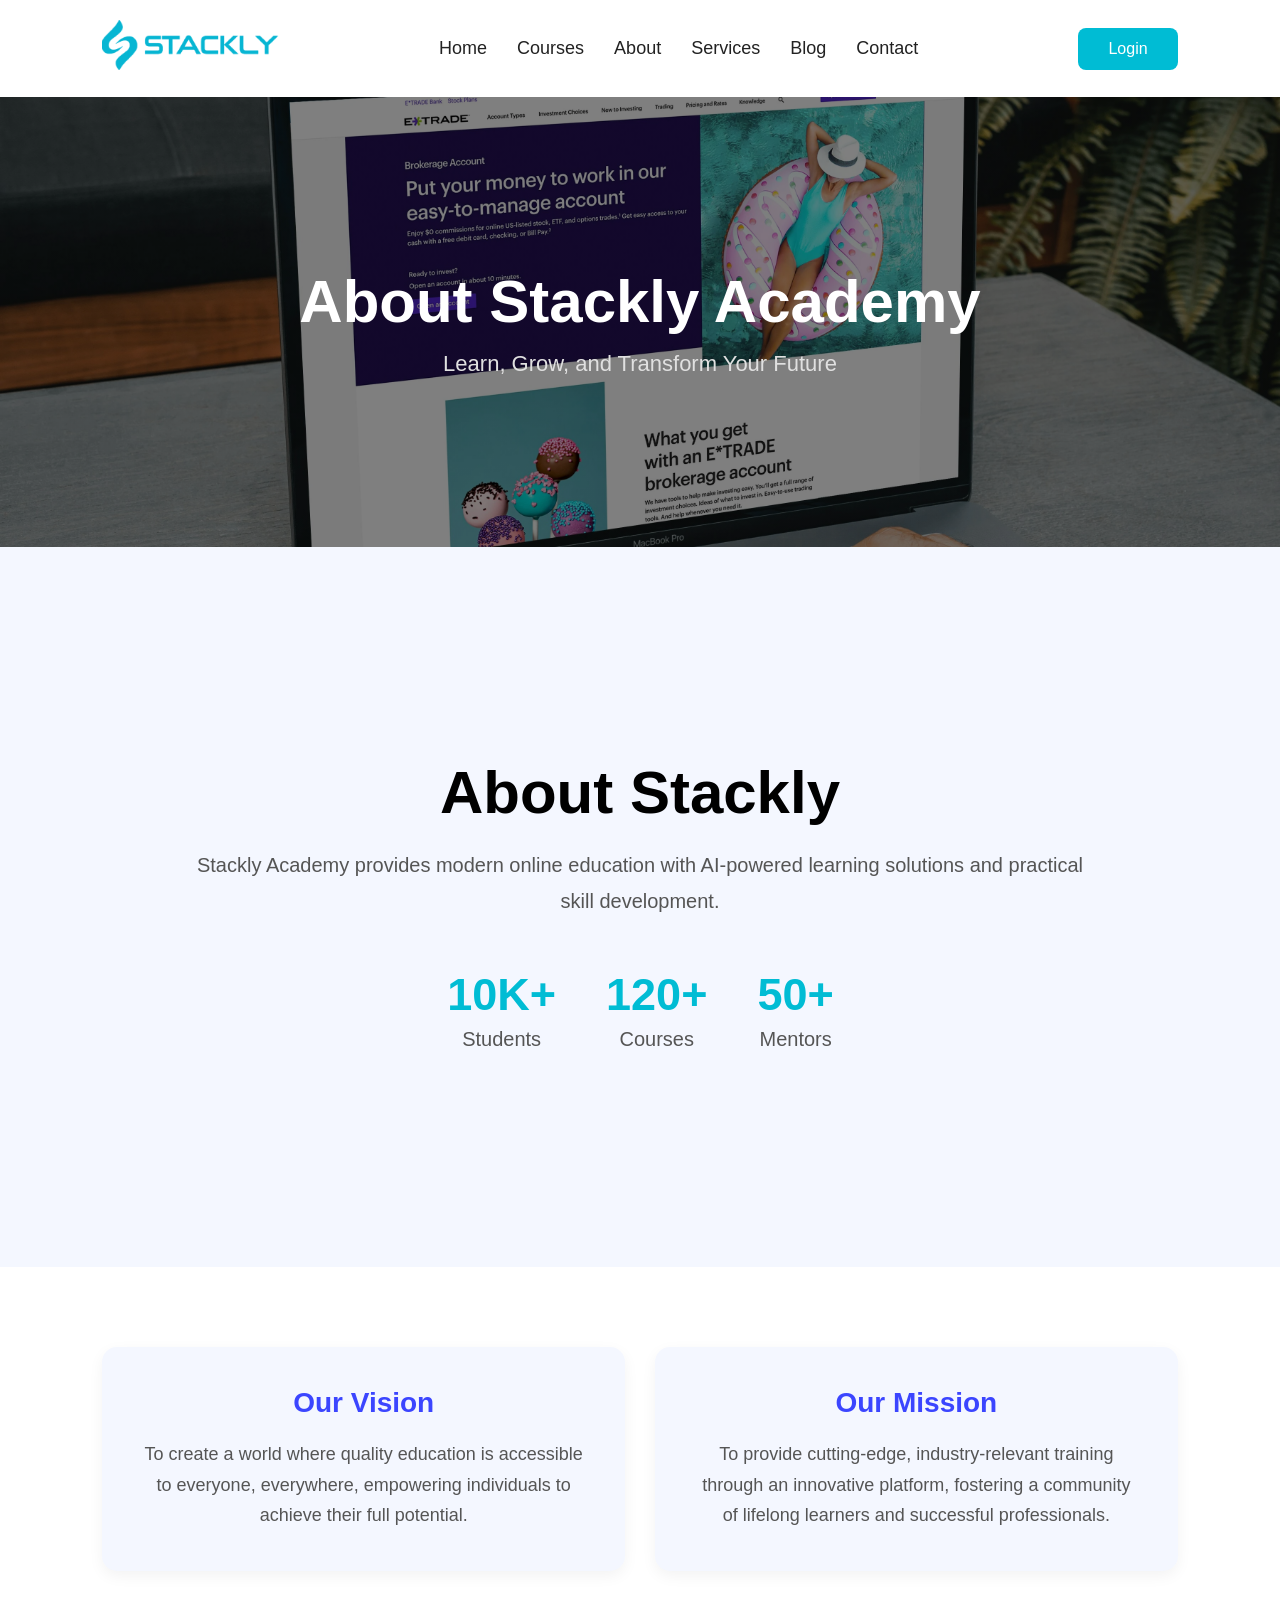
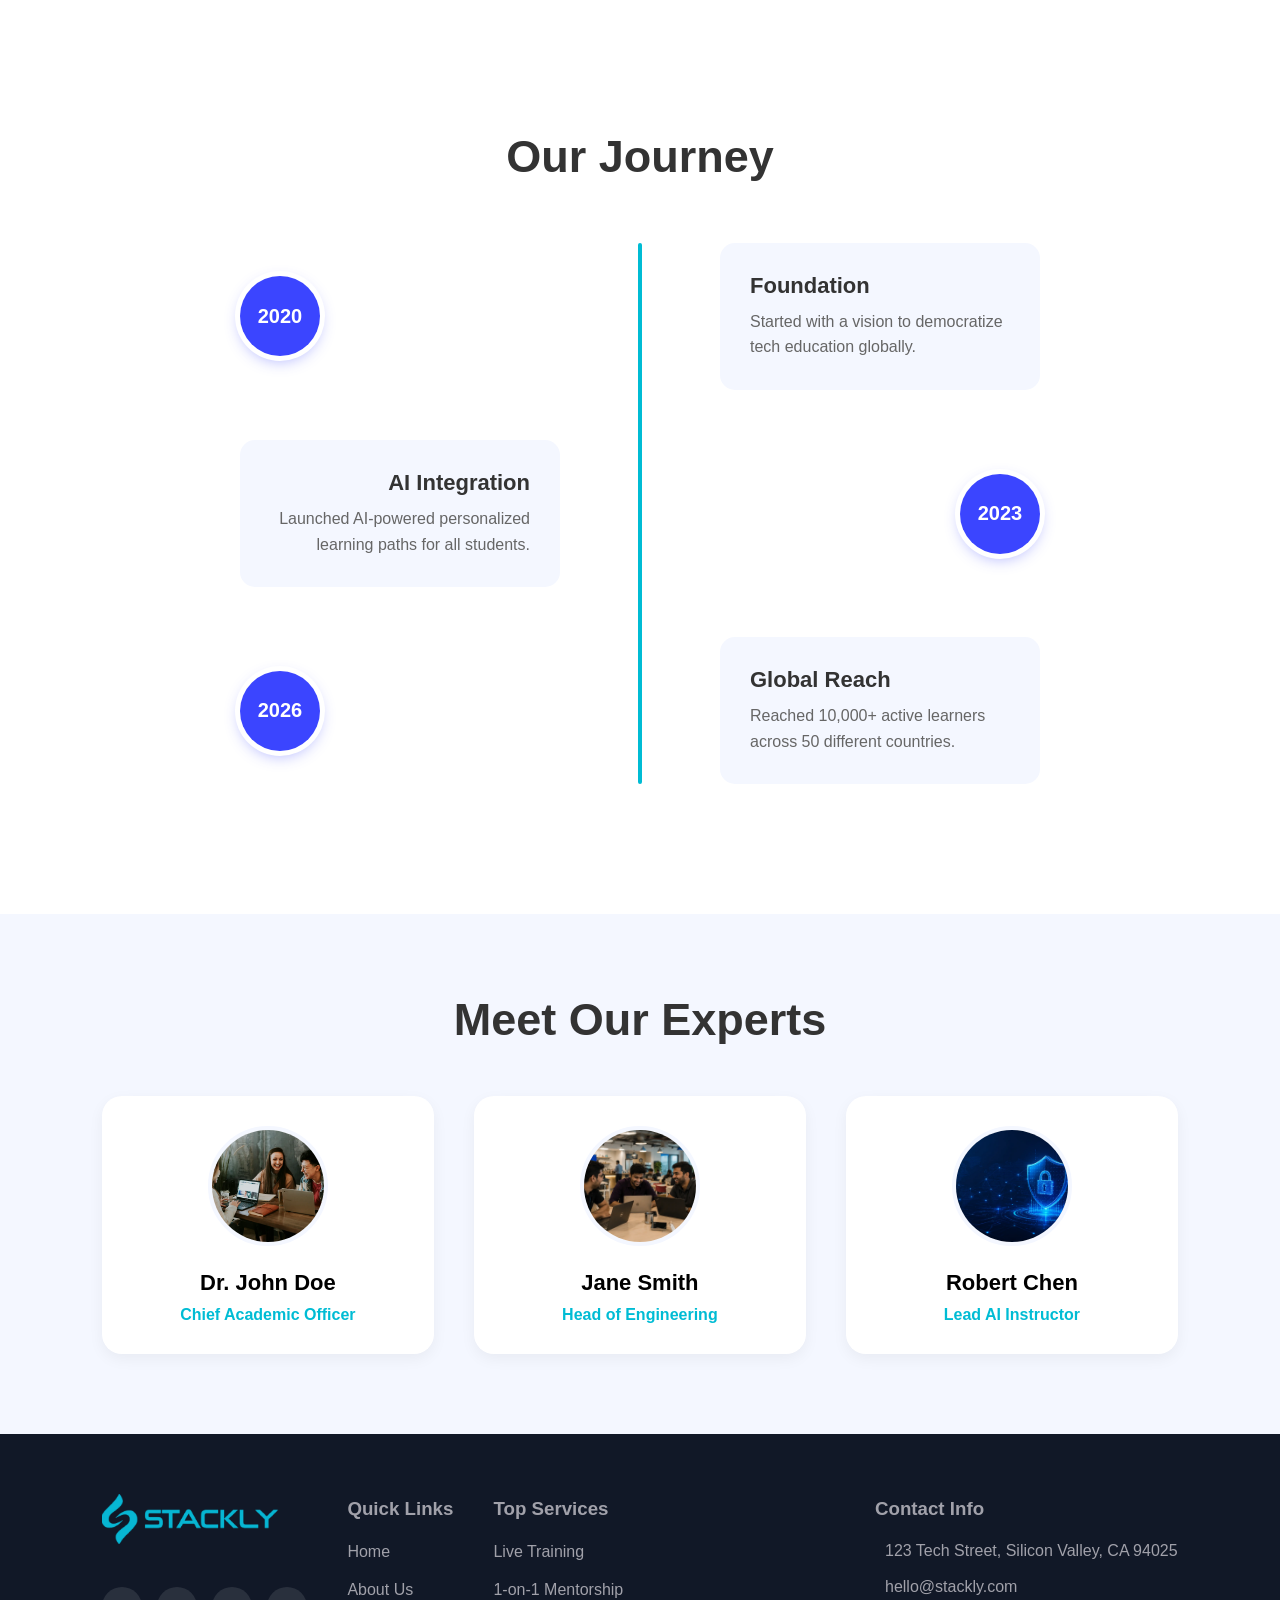
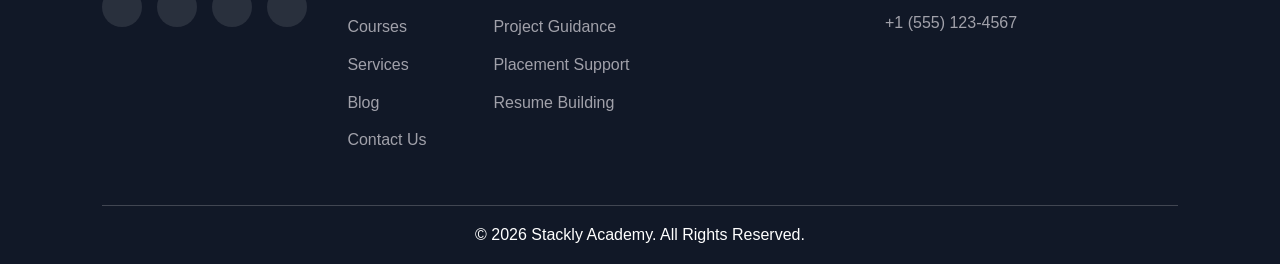
==== about.html @ 85b26051 "Add files via upload" ====
<!DOCTYPE html>
<html lang="en">
<head>
  <meta charset="UTF-8">
  <meta name="viewport" content="width=device-width, initial-scale=1.0">
  <title>About</title>

  <link rel="stylesheet" href="navbar.css">
  <link rel="stylesheet" href="footer.css">
  <link rel="stylesheet" href="about.css">
  <link href="https://unpkg.com/aos@2.3.1/dist/aos.css" rel="stylesheet">
</head>
<body>

<div id="navbar"></div>

<section class="cover-hero" style="background: linear-gradient(rgba(0,0,0,0.5), rgba(0,0,0,0.5)), url('assets/cyber.webp'); background-size: cover; background-position: center;">
  <div class="cover-content">
    <h1>About Stackly Academy</h1>
    <p>Learn, Grow, and Transform Your Future</p>
  </div>
</section>

<section class="about-section">
  <div class="about-content" data-aos="fade-up" data-aos-duration="1000">
    <h1>About Stackly</h1>
    <p>
      Stackly Academy provides modern online education with
      AI-powered learning solutions and practical skill development.
    </p>

    <div class="stats">
      <div data-aos="zoom-in" data-aos-delay="200">
        <h2>10K+</h2>
        <p>Students</p>
      </div>

      <div data-aos="zoom-in" data-aos-delay="400">
        <h2>120+</h2>
        <p>Courses</p>
      </div>

      <div data-aos="zoom-in" data-aos-delay="600">
        <h2>50+</h2>
        <p>Mentors</p>
      </div>
    </div>
  </div>
</section>

<section class="vision-mission">
  <div class="vm-box" data-aos="fade-right" data-aos-delay="200">
    <h3>Our Vision</h3>
    <p>To create a world where quality education is accessible to everyone, everywhere, empowering individuals to achieve their full potential.</p>
  </div>
  <div class="vm-box" data-aos="fade-left" data-aos-delay="400">
    <h3>Our Mission</h3>
    <p>To provide cutting-edge, industry-relevant training through an innovative platform, fostering a community of lifelong learners and successful professionals.</p>
  </div>
</section>

<section class="timeline-section">
  <h2 data-aos="fade-up">Our Journey</h2>
  <div class="timeline-container">
    <div class="timeline-item" data-aos="fade-up" data-aos-delay="100">
      <div class="timeline-year">2020</div>
      <div class="timeline-content">
        <h4>Foundation</h4>
        <p>Started with a vision to democratize tech education globally.</p>
      </div>
    </div>
    <div class="timeline-item" data-aos="fade-up" data-aos-delay="300">
      <div class="timeline-year">2023</div>
      <div class="timeline-content">
        <h4>AI Integration</h4>
        <p>Launched AI-powered personalized learning paths for all students.</p>
      </div>
    </div>
    <div class="timeline-item" data-aos="fade-up" data-aos-delay="500">
      <div class="timeline-year">2026</div>
      <div class="timeline-content">
        <h4>Global Reach</h4>
        <p>Reached 10,000+ active learners across 50 different countries.</p>
      </div>
    </div>
  </div>
</section>

<section class="team">
  <h2 data-aos="fade-up">Meet Our Experts</h2>
  <div class="team-grid">
    <div class="team-member" data-aos="flip-up" data-aos-delay="200">
      <img src="assets/k1.webp" alt="John">
      <h4>Dr. John Doe</h4>
      <p>Chief Academic Officer</p>
    </div>
    <div class="team-member" data-aos="flip-up" data-aos-delay="400">
      <img src="assets/k3.webp" alt="Jane">
      <h4>Jane Smith</h4>
      <p>Head of Engineering</p>
    </div>
    <div class="team-member" data-aos="flip-up" data-aos-delay="600">
      <img src="assets/cybero1.webp" alt="Robert">
      <h4>Robert Chen</h4>
      <p>Lead AI Instructor</p>
    </div>
  </div>
</section>

<div id="footer"></div>

<script>
fetch("navbar.html")
.then(res => res.text())
.then(data => {
  document.getElementById("navbar").innerHTML = data;
});

fetch("footer.html")
.then(res => res.text())
.then(data => {
  document.getElementById("footer").innerHTML = data;
});
</script>

<script src="https://unpkg.com/aos@2.3.1/dist/aos.js"></script>
<script>
  AOS.init({
    once: true,
    offset: 100,
  });
</script>

</body>
</html>
---- navbar.css ----
*{
  margin:0;
  padding:0;
  box-sizing:border-box;
  font-family:Arial;
}

.navbar{
  width:100%;
  padding:20px 8%;
  display:flex;
  justify-content:space-between;
  align-items:center;
  background:white;
}

.logo{
  font-size:30px;
  font-weight:bold;
  color:#00BCD4;
}

.logo-img{
  height:50px;
  width:auto;
  object-fit:contain;
}

.nav-links{
  display:flex;
  gap:30px;
  list-style:none;
}

.nav-links a{
  text-decoration:none;
  color:#222;
  font-size:18px;
  transition:0.3s;
}

.nav-links a:hover{
  color:#00BCD4;
}

.login-btn{
  background:#00BCD4;
  color:white;
  padding:12px 30px;
  border-radius:8px;
  text-decoration:none;
}
---- footer.css ----
.footer{
  background:#111827;
  color:white;
  padding:60px 8% 20px;
}

.footer-content{
  display:flex;
  justify-content:space-between;
  align-items:flex-start;
  gap:40px;
  flex-wrap:wrap;
}

.footer-col {
  color: #a1a1aa;
  line-height: 1.6;
}

.footer-col:last-child{
  margin-left:auto;
}

.footer-col p {
  color: #a1a1aa;
  line-height: 1.6;
  margin-bottom: 20px;
}

.footer h2,
.footer h3{
  margin-bottom:15px;
}

.footer-logo{
  height:50px;
  width:auto;
  object-fit:contain;
  margin-bottom:15px;
}

.footer ul{
  list-style:none;
  padding: 0;
}

.footer ul li{
  margin-bottom:12px;
}

.footer ul li a {
  color: #a1a1aa;
  text-decoration: none;
  transition: all 0.3s ease;
  display: inline-block;
}

.footer ul li a:hover {
  color: #00BCD4;
  transform: translateX(5px);
}

.contact-info-list li {
  display: flex;
  align-items: flex-start;
  gap: 10px;
  color: #a1a1aa;
  line-height: 1.5;
}

.contact-info-list li i {
  color: #00BCD4;
  margin-top: 5px;
}

.footer-socials {
  display: flex;
  gap: 15px;
}

.footer-socials a {
  display: flex;
  align-items: center;
  justify-content: center;
  width: 40px;
  height: 40px;
  background: rgba(255,255,255,0.1);
  color: white;
  border-radius: 50%;
  text-decoration: none;
  transition: all 0.3s ease;
}

.footer-socials a:hover {
  background: #00BCD4;
  transform: translateY(-5px);
}

.copyright{
  text-align:center;
  margin-top:40px;
  border-top:1px solid rgba(255,255,255,0.2);
  padding-top:20px;
}
---- about.css ----
.cover-hero{
  min-height:50vh;
  display:flex;
  justify-content:center;
  align-items:center;
  background-size:cover;
  background-position:center;
  background-attachment:fixed;
  position:relative;
}

.cover-content{
  text-align:center;
  color:white;
  z-index:2;
  max-width:800px;
}

.cover-content h1{
  font-size:60px;
  margin-bottom:15px;
  font-weight:bold;
}

.cover-content p{
  font-size:22px;
  color:#e0e0e0;
}

.about-section{
  min-height:80vh;
  display:flex;
  justify-content:center;
  align-items:center;
  padding:80px 8%;
  background:#f4f7ff;
}

.about-content{
  max-width:900px;
  text-align:center;
}

.about-content h1{
  font-size:60px;
  margin-bottom:20px;
}

.about-content p{
  font-size:20px;
  line-height:1.8;
  color:#555;
}

.stats{
  margin-top:50px;
  display:flex;
  justify-content:center;
  gap:50px;
}

.stats h2{
  color:#00BCD4;
  font-size:45px;
}

/* Vision and Mission Section */
.vision-mission {
  display: flex;
  flex-wrap: wrap;
  gap: 30px;
  padding: 80px 8%;
  background: white;
  justify-content: center;
}

.vm-box {
  flex: 1;
  min-width: 300px;
  background: #f4f7ff;
  padding: 40px;
  border-radius: 15px;
  text-align: center;
  box-shadow: 0 5px 15px rgba(0,0,0,0.05);
}

.vm-box h3 {
  font-size: 28px;
  color: #3b45ff;
  margin-bottom: 20px;
}

.vm-box p {
  color: #555;
  line-height: 1.7;
  font-size: 18px;
}

/* Team Section */
.team {
  padding: 80px 8%;
  background: #f4f7ff;
  text-align: center;
}

.team h2 {
  font-size: 45px;
  margin-bottom: 50px;
  color: #333;
}

.team-grid {
  display: grid;
  grid-template-columns: repeat(auto-fit, minmax(250px, 1fr));
  gap: 40px;
}

.team-member {
  background: white;
  padding: 30px;
  border-radius: 20px;
  transition: all 0.4s ease;
  box-shadow: 0 5px 15px rgba(0,0,0,0.05);
}

.team-member:hover {
  transform: translateY(-10px);
  box-shadow: 0 15px 30px rgba(0,0,0,0.1);
}

.team-member img {
  width: 120px;
  height: 120px;
  border-radius: 50%;
  object-fit: cover;
  margin-bottom: 20px;
  border: 4px solid #f4f7ff;
}

.team-member h4 {
  font-size: 22px;
  margin-bottom: 10px;
}

.team-member p {
  color: #00BCD4;
  font-weight: bold;
}

/* Timeline Section */
.timeline-section {
  padding: 80px 8%;
  background: white;
  text-align: center;
}

.timeline-section h2 {
  font-size: 45px;
  margin-bottom: 60px;
  color: #333;
}

.timeline-container {
  max-width: 800px;
  margin: 0 auto;
  position: relative;
}

.timeline-container::before {
  content: '';
  position: absolute;
  width: 4px;
  background: #00BCD4;
  top: 0;
  bottom: 0;
  left: 50%;
  transform: translateX(-50%);
  border-radius: 2px;
}

.timeline-item {
  display: flex;
  justify-content: space-between;
  align-items: center;
  margin-bottom: 50px;
  position: relative;
}

.timeline-item:nth-child(even) {
  flex-direction: row-reverse;
}

.timeline-year {
  width: 80px;
  height: 80px;
  background: #3b45ff;
  color: white;
  border-radius: 50%;
  display: flex;
  justify-content: center;
  align-items: center;
  font-size: 20px;
  font-weight: bold;
  z-index: 2;
  box-shadow: 0 0 0 5px white, 0 5px 15px rgba(59, 69, 255, 0.4);
}

.timeline-content {
  width: 40%;
  background: #f4f7ff;
  padding: 30px;
  border-radius: 15px;
  text-align: left;
  position: relative;
  transition: transform 0.3s ease;
}

.timeline-item:nth-child(even) .timeline-content {
  text-align: right;
}

.timeline-content:hover {
  transform: scale(1.05);
  box-shadow: 0 10px 20px rgba(0,0,0,0.1);
}

.timeline-content h4 {
  font-size: 22px;
  color: #333;
  margin-bottom: 10px;
}

.timeline-content p {
  color: #666;
  line-height: 1.6;
}

@media (max-width: 768px) {
  .timeline-container::before {
    left: 40px;
  }
  .timeline-item {
    flex-direction: column;
    align-items: flex-start;
  }
  .timeline-item:nth-child(even) {
    flex-direction: column;
  }
  .timeline-year {
    margin-bottom: 20px;
    z-index: 2;
  }
  .timeline-content {
    width: 80%;
    margin-left: 60px;
    text-align: left !important;
  }
}
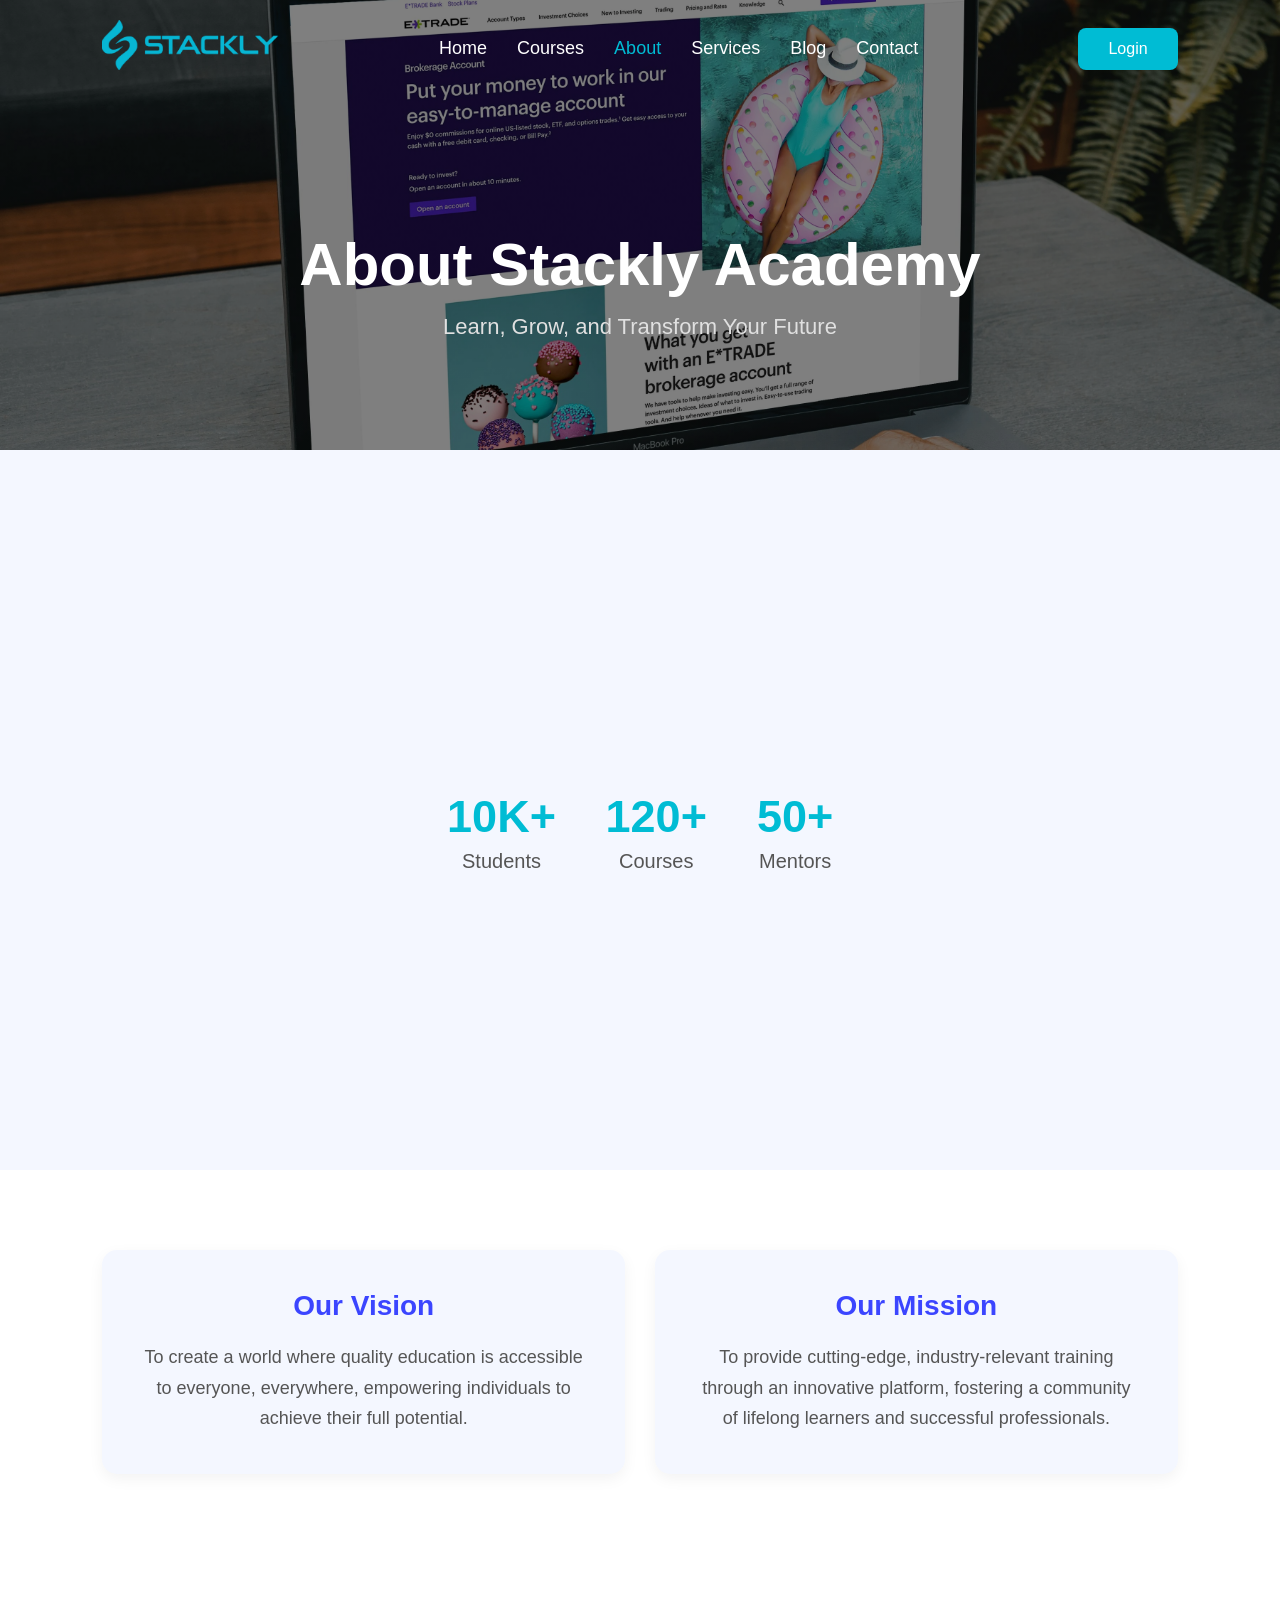
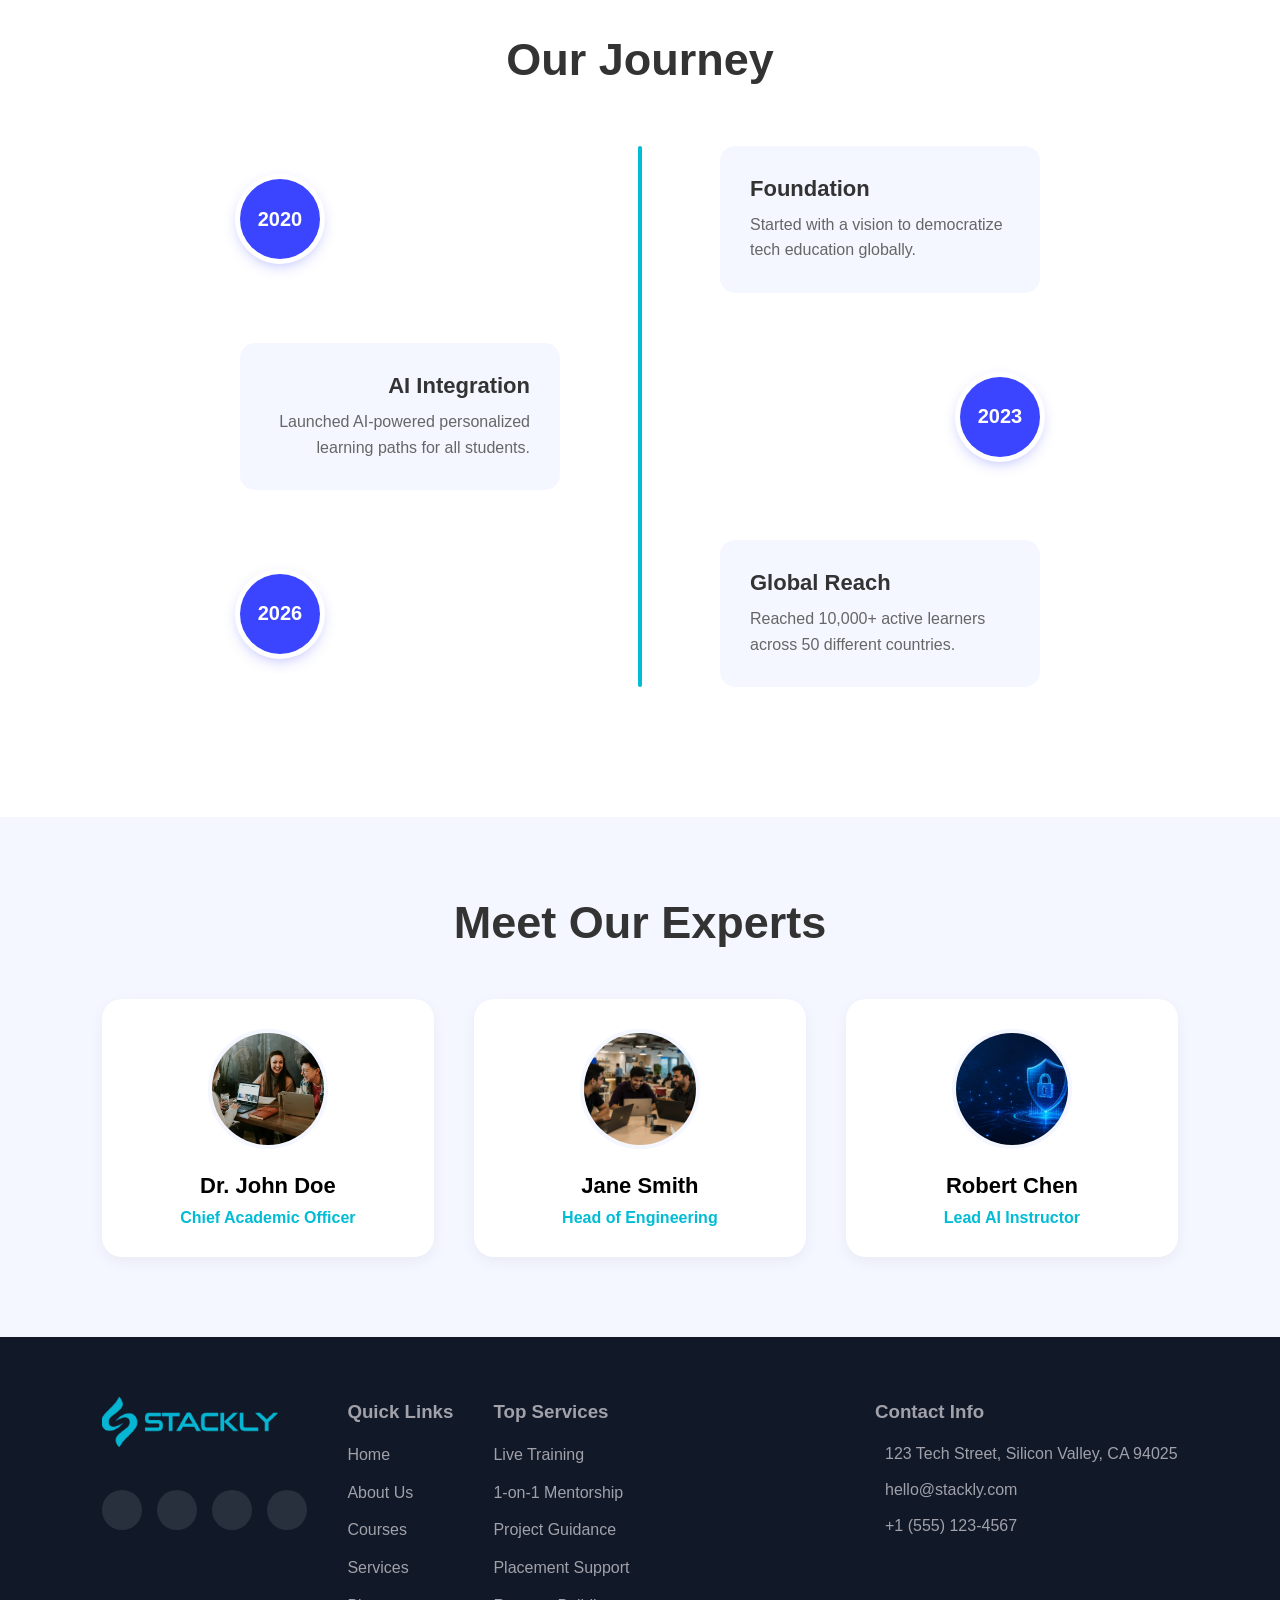
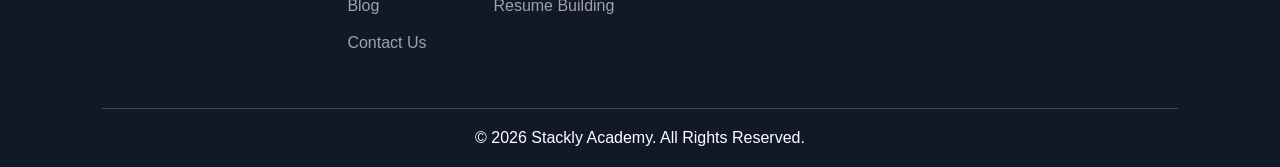
==== commit 489776fc: "Add files via upload" ====
--- a/about.html
+++ b/about.html
@@ -23,11 +23,6 @@
 
 <section class="about-section">
   <div class="about-content" data-aos="fade-up" data-aos-duration="1000">
-    <h1>About Stackly</h1>
-    <p>
-      Stackly Academy provides modern online education with
-      AI-powered learning solutions and practical skill development.
-    </p>
 
     <div class="stats">
       <div data-aos="zoom-in" data-aos-delay="200">
@@ -114,6 +109,25 @@
 .then(res => res.text())
 .then(data => {
   document.getElementById("navbar").innerHTML = data;
+  const currentPath = window.location.pathname.split("/").pop() || "index.html";
+  document.querySelectorAll(".nav-links a").forEach(link => {
+    if (link.getAttribute("href") === currentPath) {
+      link.classList.add("active");
+    }
+  });
+  const menuIcon = document.querySelector(".menu-icon");
+  const navLinks = document.querySelector(".nav-links");
+  if (menuIcon && navLinks) {
+    menuIcon.addEventListener("click", () => {
+      navLinks.classList.toggle("active-menu");
+    });
+  }
+  const closeIcon = document.querySelector(".close-icon");
+  if (closeIcon && navLinks) {
+    closeIcon.addEventListener("click", () => {
+      navLinks.classList.remove("active-menu");
+    });
+  }
 });
 
 fetch("footer.html")
--- a/navbar.css
+++ b/navbar.css
@@ -11,7 +11,11 @@
   display:flex;
   justify-content:space-between;
   align-items:center;
-  background:white;
+  background:transparent;
+  position:absolute;
+  top:0;
+  left:0;
+  z-index:100;
 }
 
 .logo{
@@ -34,12 +38,13 @@
 
 .nav-links a{
   text-decoration:none;
-  color:#222;
+  color:white;
   font-size:18px;
   transition:0.3s;
 }
 
-.nav-links a:hover{
+.nav-links a:hover,
+.nav-links a.active{
   color:#00BCD4;
 }
 
@@ -49,4 +54,83 @@
   padding:12px 30px;
   border-radius:8px;
   text-decoration:none;
+}
+
+.menu-icon {
+  display: none;
+  font-size: 28px;
+  color: white;
+  cursor: pointer;
+}
+
+.mobile-only {
+  display: none;
+}
+
+.mobile-login-btn {
+  background: #00BCD4;
+  color: white;
+  padding: 12px 30px;
+  border-radius: 8px;
+  text-decoration: none;
+  transition: all 0.3s ease;
+  display: inline-block;
+}
+
+.mobile-login-btn:hover {
+  background: #0097A7;
+  transform: translateY(-3px);
+  box-shadow: 0 5px 15px rgba(0, 188, 212, 0.4);
+}
+
+@media (max-width: 768px) {
+  .menu-icon {
+    display: block;
+  }
+  
+  .mobile-only {
+    display: block;
+    margin-top: 10px;
+  }
+  
+  .nav-links {
+    position: fixed;
+    top: 0;
+    left: 0;
+    width: 100%;
+    height: 100vh;
+    background: #000;
+    flex-direction: column;
+    align-items: center;
+    justify-content: center;
+    padding: 0;
+    gap: 30px;
+    clip-path: none;
+    transform: translateX(100%);
+    transition: transform 0.4s ease-in-out;
+    z-index: 1000;
+  }
+
+  .close-icon {
+    position: absolute;
+    top: 25px;
+    right: 8%;
+    font-size: 35px;
+    color: white;
+    cursor: pointer;
+    transition: transform 0.3s ease;
+  }
+  
+  .close-icon:hover {
+    transform: rotate(90deg);
+  }
+
+  .nav-links.active-menu {
+    transform: translateX(0);
+    clip-path: none;
+  }
+
+  .login-btn {
+    display: none;
+  }
 }
--- a/footer.css
+++ b/footer.css
@@ -101,4 +101,21 @@
   margin-top:40px;
   border-top:1px solid rgba(255,255,255,0.2);
   padding-top:20px;
+}
+
+@media (max-width: 768px) {
+  .footer-content {
+    flex-direction: column;
+    align-items: center;
+    text-align: center;
+  }
+  .footer-col:last-child {
+    margin-left: 0;
+  }
+  .contact-info-list li {
+    justify-content: center;
+  }
+  .footer-socials {
+    justify-content: center;
+  }
 }
--- a/about.css
+++ b/about.css
@@ -7,6 +7,7 @@
   background-position:center;
   background-attachment:fixed;
   position:relative;
+  padding-top: 120px;
 }
 
 .cover-content{
@@ -255,4 +256,26 @@
     margin-left: 60px;
     text-align: left !important;
   }
+}
+
+@media (max-width: 768px) {
+  .cover-hero {
+    padding: 100px 5% 30px;
+  }
+  .cover-content h1 {
+    font-size: 36px;
+  }
+  .about-content h1 {
+    font-size: 36px;
+  }
+  .stats {
+    flex-direction: column;
+    gap: 30px;
+  }
+  .vision-mission {
+    flex-direction: column;
+  }
+  .team-grid {
+    grid-template-columns: 1fr;
+  }
 }
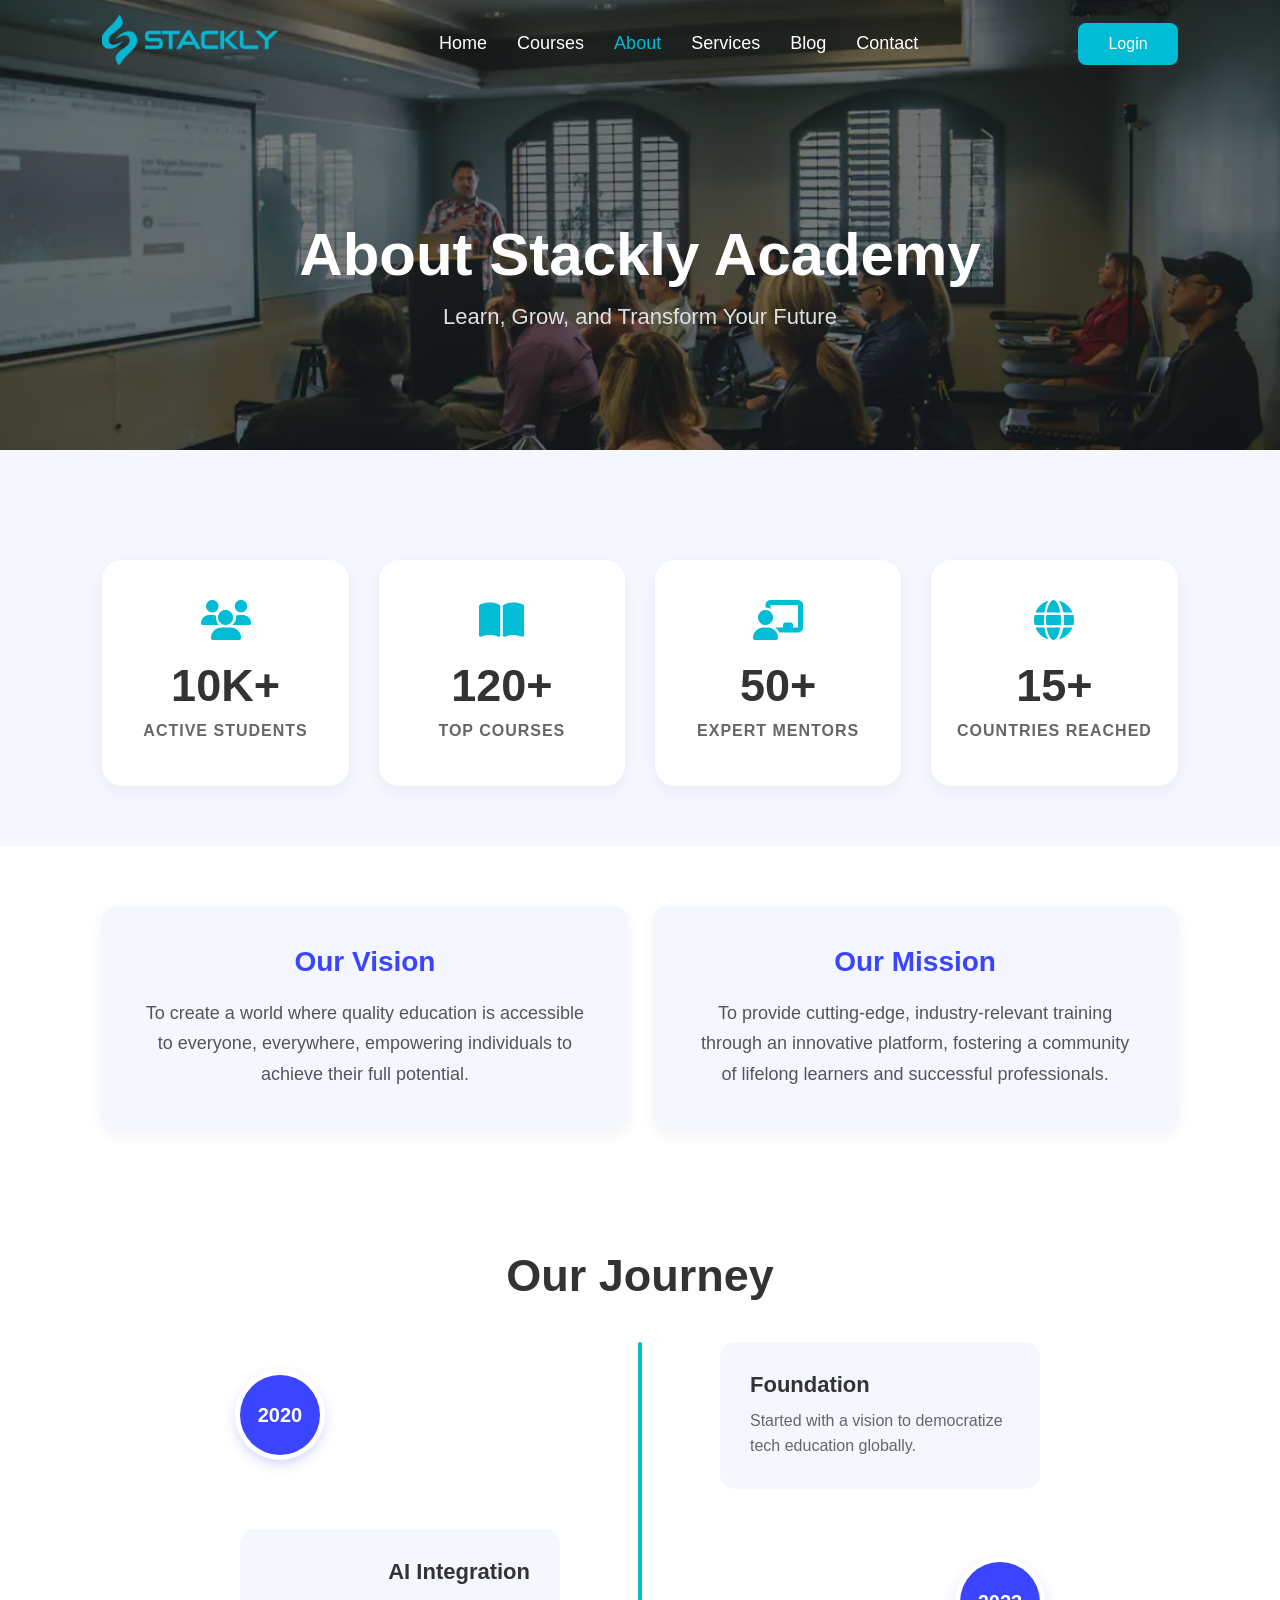
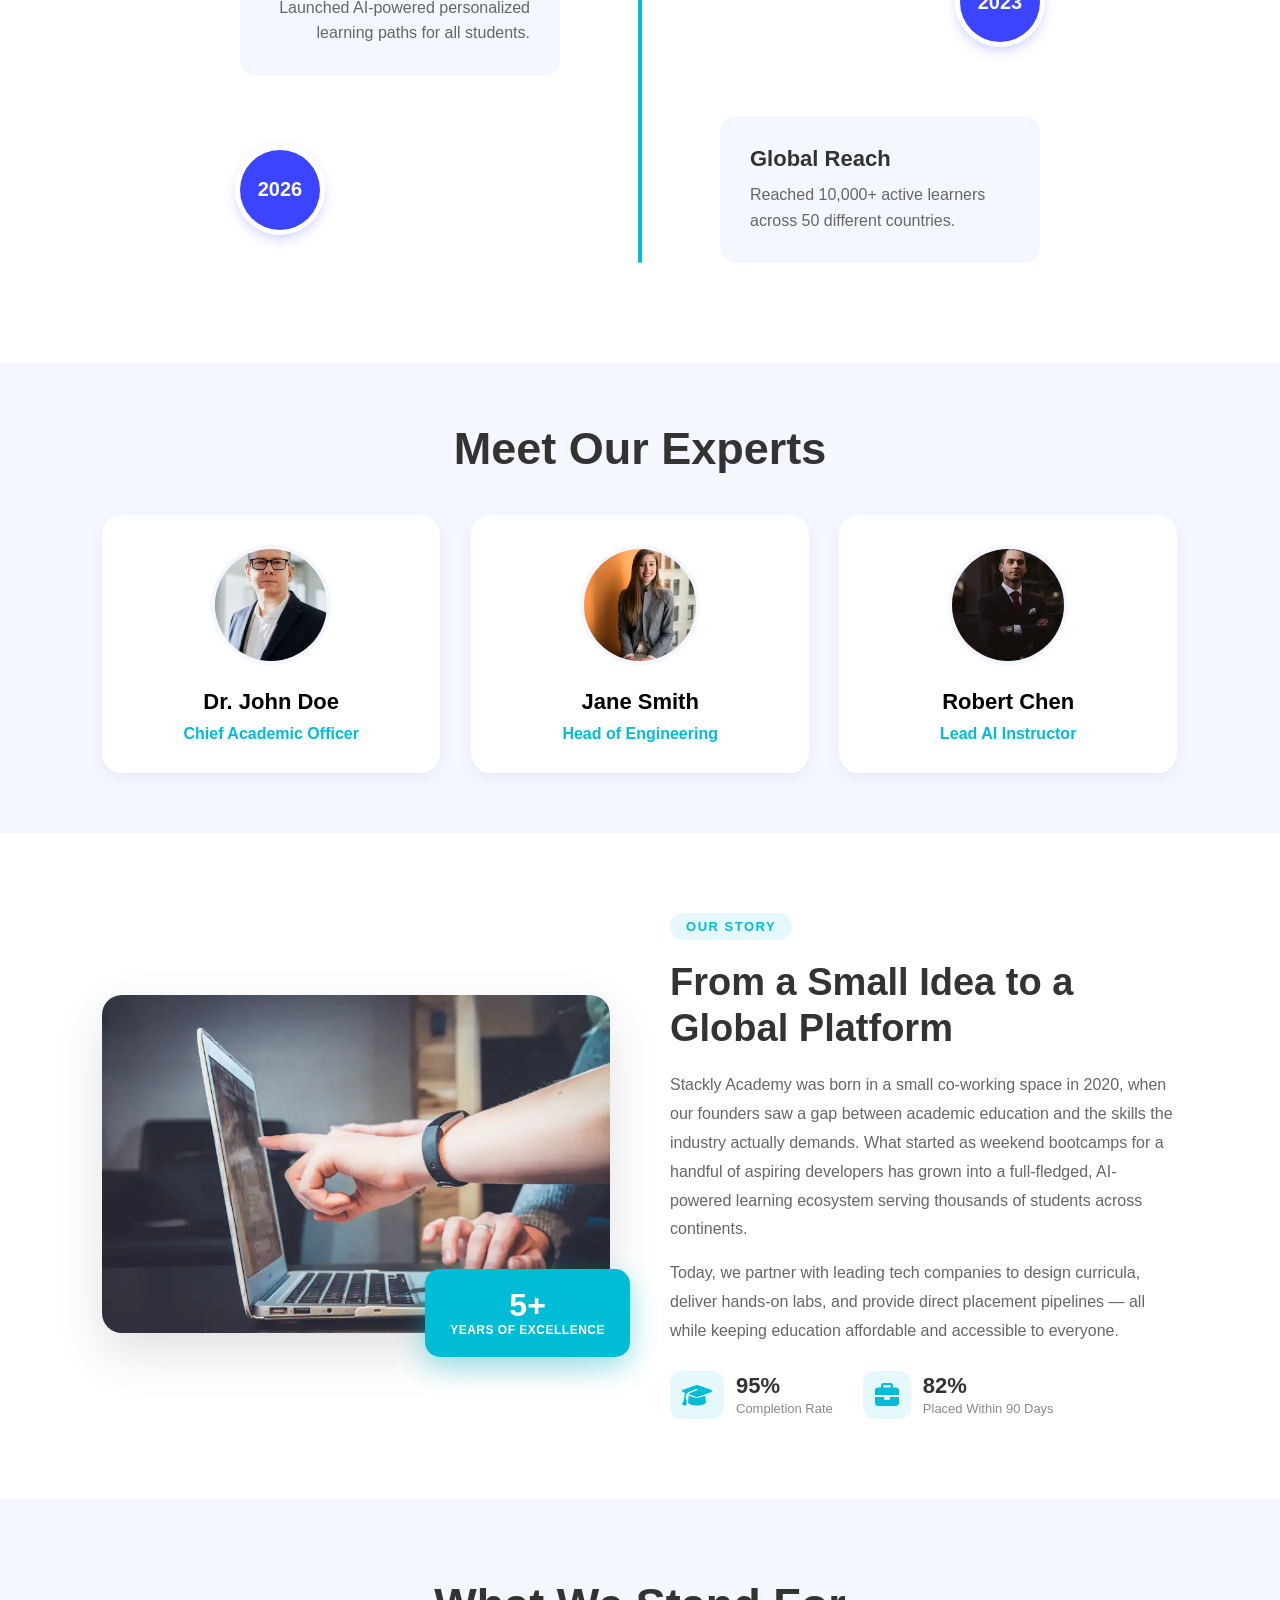
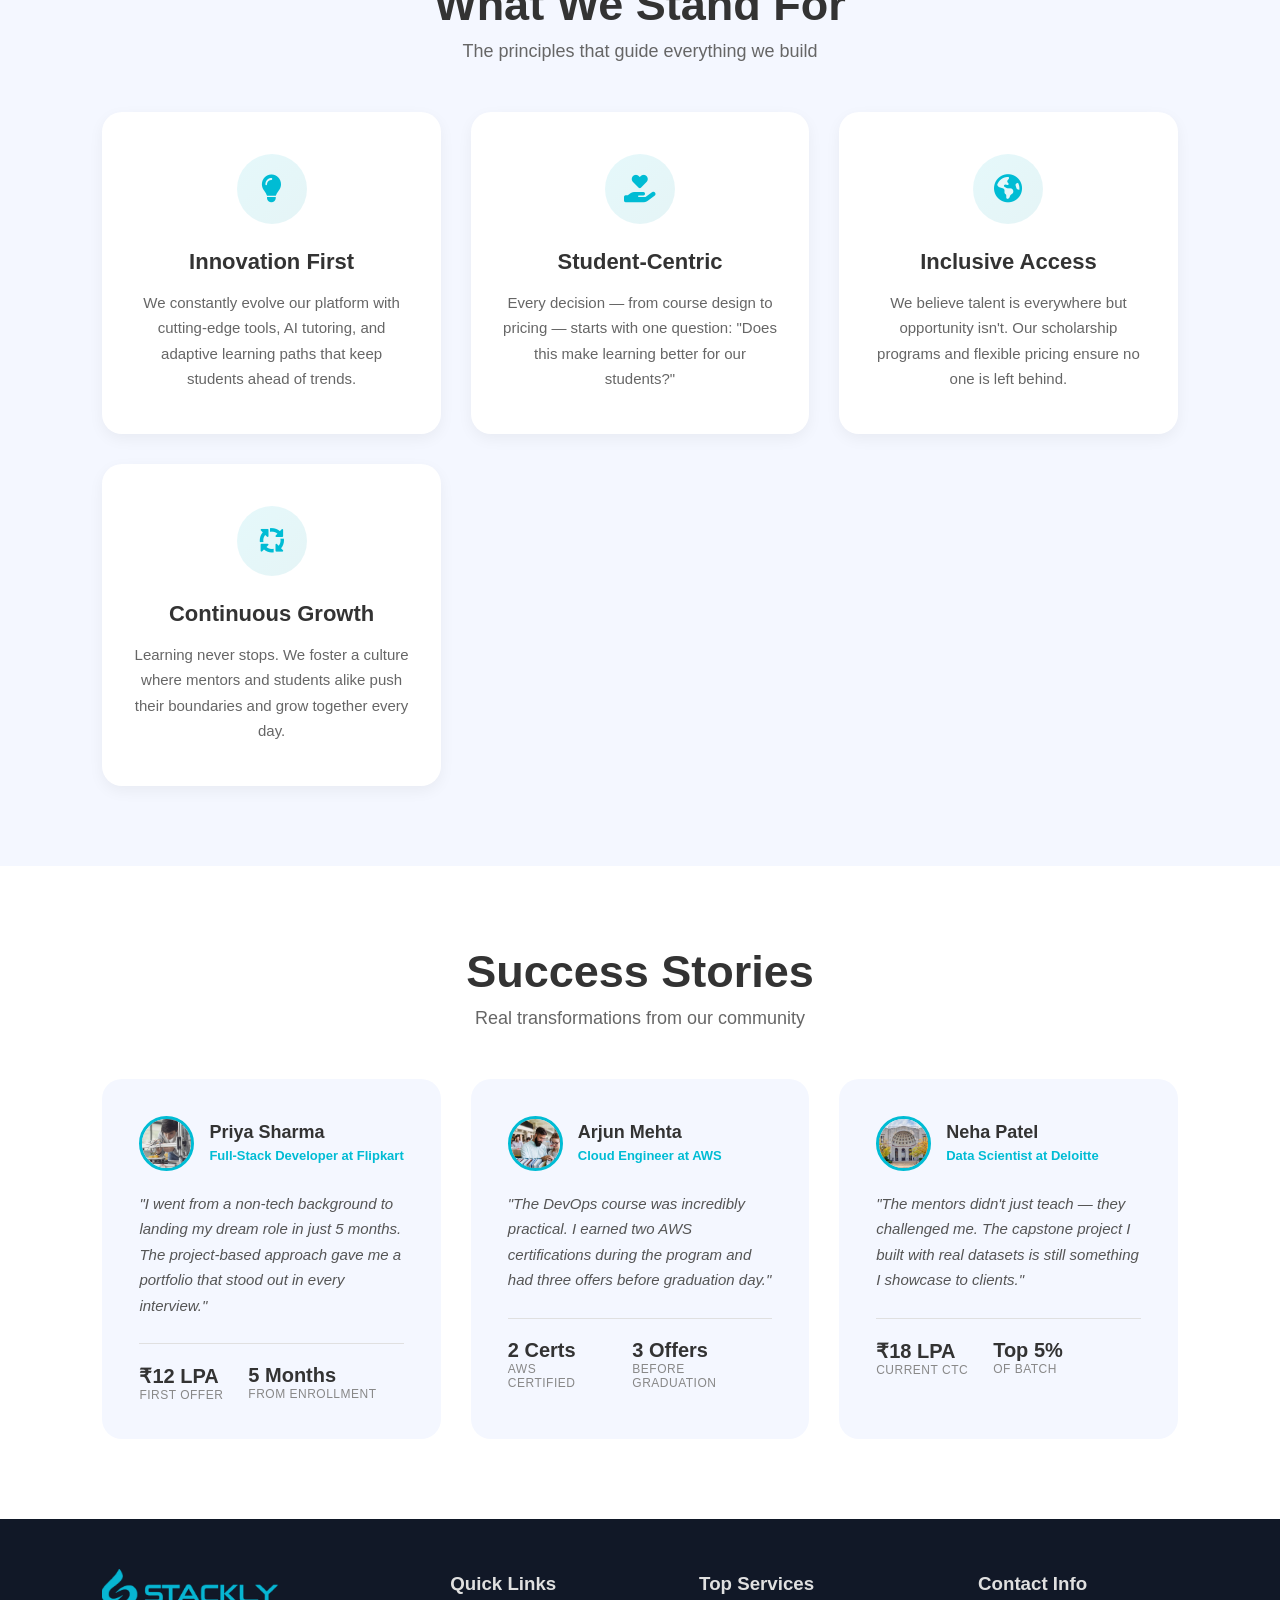
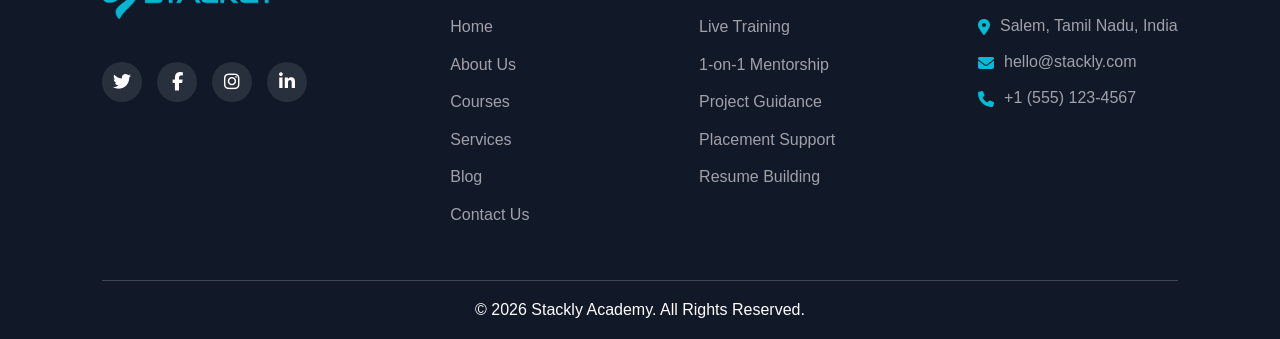
==== commit b9e086b5: "Add files via upload" ====
--- a/about.html
+++ b/about.html
@@ -9,12 +9,13 @@
   <link rel="stylesheet" href="footer.css">
   <link rel="stylesheet" href="about.css">
   <link href="https://unpkg.com/aos@2.3.1/dist/aos.css" rel="stylesheet">
+  <link rel="stylesheet" href="https://cdnjs.cloudflare.com/ajax/libs/font-awesome/6.5.1/css/all.min.css"/>
 </head>
 <body>
 
 <div id="navbar"></div>
 
-<section class="cover-hero" style="background: linear-gradient(rgba(0,0,0,0.5), rgba(0,0,0,0.5)), url('assets/cyber.webp'); background-size: cover; background-position: center;">
+<section class="cover-hero" style="background: linear-gradient(rgba(0,0,0,0.5), rgba(0,0,0,0.5)), url('assets/about-hero.webp'); background-size: cover; background-position: center;">
   <div class="cover-content">
     <h1>About Stackly Academy</h1>
     <p>Learn, Grow, and Transform Your Future</p>
@@ -24,20 +25,29 @@
 <section class="about-section">
   <div class="about-content" data-aos="fade-up" data-aos-duration="1000">
 
-    <div class="stats">
-      <div data-aos="zoom-in" data-aos-delay="200">
-        <h2>10K+</h2>
-        <p>Students</p>
-      </div>
-
-      <div data-aos="zoom-in" data-aos-delay="400">
-        <h2>120+</h2>
-        <p>Courses</p>
-      </div>
-
-      <div data-aos="zoom-in" data-aos-delay="600">
-        <h2>50+</h2>
-        <p>Mentors</p>
+    <div class="stats" id="counter-section">
+      <div class="stat-box" data-aos="zoom-in" data-aos-delay="200">
+        <i class="fa-solid fa-users stat-icon"></i>
+        <h2 class="counter" data-target="10" data-suffix="K+">0</h2>
+        <p>Active Students</p>
+      </div>
+
+      <div class="stat-box" data-aos="zoom-in" data-aos-delay="400">
+        <i class="fa-solid fa-book-open stat-icon"></i>
+        <h2 class="counter" data-target="120" data-suffix="+">0</h2>
+        <p>Top Courses</p>
+      </div>
+
+      <div class="stat-box" data-aos="zoom-in" data-aos-delay="600">
+        <i class="fa-solid fa-chalkboard-user stat-icon"></i>
+        <h2 class="counter" data-target="50" data-suffix="+">0</h2>
+        <p>Expert Mentors</p>
+      </div>
+
+      <div class="stat-box" data-aos="zoom-in" data-aos-delay="800">
+        <i class="fa-solid fa-globe stat-icon"></i>
+        <h2 class="counter" data-target="15" data-suffix="+">0</h2>
+        <p>Countries Reached</p>
       </div>
     </div>
   </div>
@@ -85,20 +95,131 @@
   <h2 data-aos="fade-up">Meet Our Experts</h2>
   <div class="team-grid">
     <div class="team-member" data-aos="flip-up" data-aos-delay="200">
-      <img src="assets/k1.webp" alt="John">
+      <img src="assets/instructor-1.webp" alt="John">
       <h4>Dr. John Doe</h4>
       <p>Chief Academic Officer</p>
     </div>
     <div class="team-member" data-aos="flip-up" data-aos-delay="400">
-      <img src="assets/k3.webp" alt="Jane">
+      <img src="assets/instructor-2.webp" alt="Jane">
       <h4>Jane Smith</h4>
       <p>Head of Engineering</p>
     </div>
     <div class="team-member" data-aos="flip-up" data-aos-delay="600">
-      <img src="assets/cybero1.webp" alt="Robert">
+      <img src="assets/instructor-3.webp" alt="Robert">
       <h4>Robert Chen</h4>
       <p>Lead AI Instructor</p>
     </div>
+  </div>
+</section>
+
+<!-- Our Story -->
+<section class="our-story">
+  <div class="story-grid">
+    <div class="story-image" data-aos="fade-right" data-aos-duration="1000">
+      <img src="assets/about-learning.webp" alt="Stackly Academy campus">
+      <div class="story-badge">
+        <span class="story-badge-num">5+</span>
+        <span>Years of Excellence</span>
+      </div>
+    </div>
+    <div class="story-text" data-aos="fade-left" data-aos-duration="1000">
+      <span class="story-tag">OUR STORY</span>
+      <h2>From a Small Idea to a Global Platform</h2>
+      <p>Stackly Academy was born in a small co-working space in 2020, when our founders saw a gap between academic education and the skills the industry actually demands. What started as weekend bootcamps for a handful of aspiring developers has grown into a full-fledged, AI-powered learning ecosystem serving thousands of students across continents.</p>
+      <p>Today, we partner with leading tech companies to design curricula, deliver hands-on labs, and provide direct placement pipelines — all while keeping education affordable and accessible to everyone.</p>
+      <div class="story-highlights">
+        <div class="story-hl">
+          <i class="fa-solid fa-graduation-cap"></i>
+          <div><strong>95%</strong><span>Completion Rate</span></div>
+        </div>
+        <div class="story-hl">
+          <i class="fa-solid fa-briefcase"></i>
+          <div><strong>82%</strong><span>Placed Within 90 Days</span></div>
+        </div>
+      </div>
+    </div>
+  </div>
+</section>
+
+<!-- Core Values -->
+<section class="core-values">
+  <h2 data-aos="fade-up">What We Stand For</h2>
+  <p class="values-sub" data-aos="fade-up" data-aos-delay="100">The principles that guide everything we build</p>
+  <div class="values-grid">
+    <div class="value-card" data-aos="fade-up" data-aos-delay="100">
+      <div class="value-icon"><i class="fa-solid fa-lightbulb"></i></div>
+      <h3>Innovation First</h3>
+      <p>We constantly evolve our platform with cutting-edge tools, AI tutoring, and adaptive learning paths that keep students ahead of trends.</p>
+    </div>
+    <div class="value-card" data-aos="fade-up" data-aos-delay="200">
+      <div class="value-icon"><i class="fa-solid fa-hand-holding-heart"></i></div>
+      <h3>Student-Centric</h3>
+      <p>Every decision — from course design to pricing — starts with one question: "Does this make learning better for our students?"</p>
+    </div>
+    <div class="value-card" data-aos="fade-up" data-aos-delay="300">
+      <div class="value-icon"><i class="fa-solid fa-earth-americas"></i></div>
+      <h3>Inclusive Access</h3>
+      <p>We believe talent is everywhere but opportunity isn't. Our scholarship programs and flexible pricing ensure no one is left behind.</p>
+    </div>
+    <div class="value-card" data-aos="fade-up" data-aos-delay="400">
+      <div class="value-icon"><i class="fa-solid fa-arrows-spin"></i></div>
+      <h3>Continuous Growth</h3>
+      <p>Learning never stops. We foster a culture where mentors and students alike push their boundaries and grow together every day.</p>
+    </div>
+  </div>
+</section>
+
+<!-- Student Success Stories -->
+<section class="success-stories">
+  <h2 data-aos="fade-up">Success Stories</h2>
+  <p class="stories-sub" data-aos="fade-up" data-aos-delay="100">Real transformations from our community</p>
+  <div class="stories-grid">
+
+    <div class="story-card" data-aos="zoom-in-up" data-aos-delay="100">
+      <div class="story-card-header">
+        <img src="assets/edu_img_3.webp" alt="Priya Sharma">
+        <div>
+          <h4>Priya Sharma</h4>
+          <span>Full-Stack Developer at Flipkart</span>
+        </div>
+      </div>
+      <p>"I went from a non-tech background to landing my dream role in just 5 months. The project-based approach gave me a portfolio that stood out in every interview."</p>
+      <div class="story-card-stats">
+        <div><strong>₹12 LPA</strong><span>First Offer</span></div>
+        <div><strong>5 Months</strong><span>From Enrollment</span></div>
+      </div>
+    </div>
+
+    <div class="story-card" data-aos="zoom-in-up" data-aos-delay="200">
+      <div class="story-card-header">
+        <img src="assets/edu_img_4.webp" alt="Arjun Mehta">
+        <div>
+          <h4>Arjun Mehta</h4>
+          <span>Cloud Engineer at AWS</span>
+        </div>
+      </div>
+      <p>"The DevOps course was incredibly practical. I earned two AWS certifications during the program and had three offers before graduation day."</p>
+      <div class="story-card-stats">
+        <div><strong>2 Certs</strong><span>AWS Certified</span></div>
+        <div><strong>3 Offers</strong><span>Before Graduation</span></div>
+      </div>
+    </div>
+
+    <div class="story-card" data-aos="zoom-in-up" data-aos-delay="300">
+      <div class="story-card-header">
+        <img src="assets/edu_img_1.webp" alt="Neha Patel">
+        <div>
+          <h4>Neha Patel</h4>
+          <span>Data Scientist at Deloitte</span>
+        </div>
+      </div>
+      <p>"The mentors didn't just teach — they challenged me. The capstone project I built with real datasets is still something I showcase to clients."</p>
+      <div class="story-card-stats">
+        <div><strong>₹18 LPA</strong><span>Current CTC</span></div>
+        <div><strong>Top 5%</strong><span>Of Batch</span></div>
+      </div>
+    </div>
+
   </div>
 </section>
 
@@ -143,6 +264,44 @@
     once: true,
     offset: 100,
   });
+
+  // Counter Animation Script
+  const counters = document.querySelectorAll('.counter');
+  let animationStarted = false;
+
+  const animateCounters = () => {
+    counters.forEach(counter => {
+      const target = +counter.getAttribute('data-target');
+      const suffix = counter.getAttribute('data-suffix');
+      // Set the speed: adjust denominator to make it faster or slower
+      const increment = target / 40; 
+      
+      let current = 0;
+      const updateCounter = () => {
+        current += increment;
+        if (current < target) {
+          counter.innerText = Math.ceil(current) + suffix;
+          requestAnimationFrame(updateCounter);
+        } else {
+          counter.innerText = target + suffix;
+        }
+      };
+      
+      updateCounter();
+    });
+  };
+
+  const observer = new IntersectionObserver((entries) => {
+    if (entries[0].isIntersecting && !animationStarted) {
+      animationStarted = true;
+      animateCounters();
+    }
+  }, { threshold: 0.5 });
+
+  const statsSection = document.getElementById('counter-section');
+  if (statsSection) {
+    observer.observe(statsSection);
+  }
 </script>
 
 </body>
--- a/navbar.css
+++ b/navbar.css
@@ -7,7 +7,7 @@
 
 .navbar{
   width:100%;
-  padding:20px 8%;
+  padding:15px 8%;
   display:flex;
   justify-content:space-between;
   align-items:center;
@@ -84,8 +84,19 @@
 }
 
 @media (max-width: 768px) {
+  .navbar {
+    padding: 12px 5%;
+  }
+  .logo-img {
+    height: 40px;
+  }
   .menu-icon {
     display: block;
+    min-width: 44px;
+    min-height: 44px;
+    display: flex;
+    align-items: center;
+    justify-content: center;
   }
   
   .mobile-only {
@@ -104,11 +115,19 @@
     align-items: center;
     justify-content: center;
     padding: 0;
-    gap: 30px;
+    gap: 25px;
     clip-path: none;
     transform: translateX(100%);
     transition: transform 0.4s ease-in-out;
     z-index: 1000;
+  }
+
+  .nav-links a {
+    font-size: 18px;
+    padding: 10px 20px;
+    min-height: 44px;
+    display: flex;
+    align-items: center;
   }
 
   .close-icon {
@@ -119,6 +138,11 @@
     color: white;
     cursor: pointer;
     transition: transform 0.3s ease;
+    min-width: 44px;
+    min-height: 44px;
+    display: flex;
+    align-items: center;
+    justify-content: center;
   }
   
   .close-icon:hover {
--- a/footer.css
+++ b/footer.css
@@ -1,14 +1,14 @@
 .footer{
   background:#111827;
   color:white;
-  padding:60px 8% 20px;
+  padding:50px 8% 20px;
 }
 
 .footer-content{
   display:flex;
   justify-content:space-between;
   align-items:flex-start;
-  gap:40px;
+  gap:30px;
   flex-wrap:wrap;
 }
 
@@ -18,7 +18,7 @@
 }
 
 .footer-col:last-child{
-  margin-left:auto;
+  margin-left:0;
 }
 
 .footer-col p {
@@ -30,6 +30,7 @@
 .footer h2,
 .footer h3{
   margin-bottom:15px;
+  color: #e0e0e0;
 }
 
 .footer-logo{
@@ -91,9 +92,18 @@
   transition: all 0.3s ease;
 }
 
+.footer-socials a i {
+  font-size: 18px;
+  color: white;
+}
+
 .footer-socials a:hover {
   background: #00BCD4;
   transform: translateY(-5px);
+}
+
+.footer-socials a:hover i {
+  color: white;
 }
 
 .copyright{
--- a/about.css
+++ b/about.css
@@ -7,7 +7,7 @@
   background-position:center;
   background-attachment:fixed;
   position:relative;
-  padding-top: 120px;
+  padding-top: 100px;
 }
 
 .cover-content{
@@ -29,48 +29,84 @@
 }
 
 .about-section{
-  min-height:80vh;
   display:flex;
   justify-content:center;
   align-items:center;
-  padding:80px 8%;
+  padding:60px 8%;
   background:#f4f7ff;
 }
 
-.about-content{
-  max-width:900px;
-  text-align:center;
-}
-
-.about-content h1{
-  font-size:60px;
-  margin-bottom:20px;
-}
-
-.about-content p{
-  font-size:20px;
-  line-height:1.8;
-  color:#555;
-}
-
-.stats{
-  margin-top:50px;
-  display:flex;
-  justify-content:center;
-  gap:50px;
-}
-
-.stats h2{
-  color:#00BCD4;
-  font-size:45px;
+.about-content {
+  max-width: 1200px;
+  text-align: center;
+  width: 100%;
+}
+
+.about-content h1 {
+  font-size: 60px;
+  margin-bottom: 20px;
+  color: #333;
+}
+
+.about-content p {
+  font-size: 20px;
+  line-height: 1.8;
+  color: #555;
+}
+
+.stats {
+  margin-top: 50px;
+  display: flex;
+  flex-wrap: wrap;
+  justify-content: center;
+  align-items: stretch;
+  gap: 30px;
+  width: 100%;
+}
+
+.stat-box {
+  background: white;
+  padding: 40px 20px;
+  border-radius: 20px;
+  box-shadow: 0 5px 15px rgba(0,0,0,0.05);
+  transition: all 0.3s ease;
+  text-align: center;
+  flex: 1;
+  min-width: 220px;
+}
+
+.stat-box:hover {
+  transform: translateY(-10px);
+  box-shadow: 0 15px 30px rgba(0,0,0,0.1);
+}
+
+.stat-icon {
+  font-size: 40px;
+  color: #00BCD4;
+  margin-bottom: 20px;
+}
+
+.stat-box h2 {
+  color: #333;
+  font-size: 45px;
+  margin-bottom: 5px;
+  font-weight: bold;
+}
+
+.stat-box p {
+  color: #666;
+  font-size: 16px;
+  font-weight: bold;
+  text-transform: uppercase;
+  letter-spacing: 1px;
 }
 
 /* Vision and Mission Section */
 .vision-mission {
   display: flex;
   flex-wrap: wrap;
-  gap: 30px;
-  padding: 80px 8%;
+  gap: 25px;
+  padding: 60px 8%;
   background: white;
   justify-content: center;
 }
@@ -99,21 +135,21 @@
 
 /* Team Section */
 .team {
-  padding: 80px 8%;
+  padding: 60px 8%;
   background: #f4f7ff;
   text-align: center;
 }
 
 .team h2 {
   font-size: 45px;
-  margin-bottom: 50px;
+  margin-bottom: 40px;
   color: #333;
 }
 
 .team-grid {
   display: grid;
   grid-template-columns: repeat(auto-fit, minmax(250px, 1fr));
-  gap: 40px;
+  gap: 30px;
 }
 
 .team-member {
@@ -150,14 +186,14 @@
 
 /* Timeline Section */
 .timeline-section {
-  padding: 80px 8%;
+  padding: 60px 8%;
   background: white;
   text-align: center;
 }
 
 .timeline-section h2 {
   font-size: 45px;
-  margin-bottom: 60px;
+  margin-bottom: 40px;
   color: #333;
 }
 
@@ -183,7 +219,7 @@
   display: flex;
   justify-content: space-between;
   align-items: center;
-  margin-bottom: 50px;
+  margin-bottom: 40px;
   position: relative;
 }
 
@@ -249,33 +285,414 @@
   }
   .timeline-year {
     margin-bottom: 20px;
+    width: 60px;
+    height: 60px;
+    font-size: 16px;
     z-index: 2;
   }
   .timeline-content {
-    width: 80%;
+    width: calc(100% - 70px);
     margin-left: 60px;
     text-align: left !important;
+    padding: 20px;
+  }
+  .timeline-content h4 {
+    font-size: 18px;
   }
 }
 
 @media (max-width: 768px) {
   .cover-hero {
     padding: 100px 5% 30px;
+    background-attachment: scroll;
   }
   .cover-content h1 {
-    font-size: 36px;
+    font-size: 32px;
+  }
+  .cover-content p {
+    font-size: 16px;
   }
   .about-content h1 {
-    font-size: 36px;
+    font-size: 32px;
+  }
+  .about-content p {
+    font-size: 16px;
+  }
+  .about-section {
+    padding: 40px 5%;
   }
   .stats {
     flex-direction: column;
-    gap: 30px;
+    gap: 20px;
+  }
+  .stat-box {
+    min-width: unset;
+  }
+  .stat-box h2 {
+    font-size: 36px;
   }
   .vision-mission {
     flex-direction: column;
+    padding: 40px 5%;
+  }
+  .vm-box {
+    min-width: unset;
+    padding: 30px 20px;
+  }
+  .team {
+    padding: 40px 5%;
+  }
+  .team h2 {
+    font-size: 28px;
   }
   .team-grid {
     grid-template-columns: 1fr;
   }
+  .timeline-section {
+    padding: 40px 5%;
+  }
+  .timeline-section h2 {
+    font-size: 28px;
+  }
+}
+
+/* ========== Our Story ========== */
+.our-story {
+  padding: 80px 8%;
+  background: white;
+}
+
+.story-grid {
+  display: grid;
+  grid-template-columns: 1fr 1fr;
+  gap: 60px;
+  align-items: center;
+  max-width: 1200px;
+  margin: 0 auto;
+}
+
+.story-image {
+  position: relative;
+}
+
+.story-image img {
+  width: 100%;
+  border-radius: 20px;
+  object-fit: cover;
+  box-shadow: 0 20px 50px rgba(0,0,0,0.12);
+}
+
+.story-badge {
+  position: absolute;
+  bottom: -20px;
+  right: -20px;
+  background: #00BCD4;
+  color: white;
+  padding: 20px 25px;
+  border-radius: 15px;
+  text-align: center;
+  box-shadow: 0 10px 30px rgba(0,188,212,0.4);
+  display: flex;
+  flex-direction: column;
+  gap: 2px;
+}
+
+.story-badge-num {
+  font-size: 32px;
+  font-weight: 800;
+  line-height: 1;
+}
+
+.story-badge span:last-child {
+  font-size: 12px;
+  font-weight: 600;
+  text-transform: uppercase;
+  letter-spacing: 0.5px;
+}
+
+.story-tag {
+  display: inline-block;
+  background: rgba(0,188,212,0.1);
+  color: #00BCD4;
+  padding: 6px 16px;
+  border-radius: 20px;
+  font-size: 13px;
+  font-weight: 700;
+  letter-spacing: 1.5px;
+  margin-bottom: 20px;
+}
+
+.story-text h2 {
+  font-size: 38px;
+  color: #333;
+  margin-bottom: 20px;
+  line-height: 1.2;
+}
+
+.story-text p {
+  font-size: 16px;
+  color: #666;
+  line-height: 1.8;
+  margin-bottom: 15px;
+}
+
+.story-highlights {
+  display: flex;
+  gap: 30px;
+  margin-top: 25px;
+}
+
+.story-hl {
+  display: flex;
+  align-items: center;
+  gap: 12px;
+}
+
+.story-hl i {
+  font-size: 24px;
+  color: #00BCD4;
+  background: rgba(0,188,212,0.1);
+  padding: 12px;
+  border-radius: 12px;
+}
+
+.story-hl strong {
+  display: block;
+  font-size: 22px;
+  color: #333;
+}
+
+.story-hl span {
+  font-size: 13px;
+  color: #888;
+}
+
+/* ========== Core Values ========== */
+.core-values {
+  padding: 80px 8%;
+  background: #f4f7ff;
+  text-align: center;
+}
+
+.core-values h2 {
+  font-size: 45px;
+  color: #333;
+  margin-bottom: 10px;
+}
+
+.values-sub {
+  font-size: 18px;
+  color: #666;
+  margin-bottom: 50px;
+}
+
+.values-grid {
+  display: grid;
+  grid-template-columns: repeat(auto-fit, minmax(250px, 1fr));
+  gap: 30px;
+  max-width: 1200px;
+  margin: 0 auto;
+}
+
+.value-card {
+  background: white;
+  padding: 40px 30px;
+  border-radius: 20px;
+  text-align: center;
+  transition: all 0.35s ease;
+  box-shadow: 0 5px 15px rgba(0,0,0,0.05);
+  border: 2px solid transparent;
+}
+
+.value-card:hover {
+  transform: translateY(-10px);
+  border-color: #00BCD4;
+  box-shadow: 0 15px 40px rgba(0,188,212,0.15);
+}
+
+.value-icon {
+  width: 70px;
+  height: 70px;
+  margin: 0 auto 25px;
+  background: linear-gradient(135deg, rgba(0,188,212,0.1), rgba(0,151,167,0.1));
+  border-radius: 50%;
+  display: flex;
+  justify-content: center;
+  align-items: center;
+  transition: all 0.3s ease;
+}
+
+.value-icon i {
+  font-size: 28px;
+  color: #00BCD4;
+  transition: all 0.3s ease;
+}
+
+.value-card:hover .value-icon {
+  background: #00BCD4;
+  transform: scale(1.1);
+}
+
+.value-card:hover .value-icon i {
+  color: white;
+}
+
+.value-card h3 {
+  font-size: 22px;
+  color: #333;
+  margin-bottom: 15px;
+}
+
+.value-card p {
+  font-size: 15px;
+  color: #666;
+  line-height: 1.7;
+}
+
+/* ========== Success Stories ========== */
+.success-stories {
+  padding: 80px 8%;
+  background: white;
+  text-align: center;
+}
+
+.success-stories h2 {
+  font-size: 45px;
+  color: #333;
+  margin-bottom: 10px;
+}
+
+.stories-sub {
+  font-size: 18px;
+  color: #666;
+  margin-bottom: 50px;
+}
+
+.stories-grid {
+  display: grid;
+  grid-template-columns: repeat(auto-fit, minmax(300px, 1fr));
+  gap: 30px;
+  max-width: 1200px;
+  margin: 0 auto;
+}
+
+.story-card {
+  background: #f4f7ff;
+  padding: 35px;
+  border-radius: 20px;
+  text-align: left;
+  transition: all 0.35s ease;
+  border: 2px solid transparent;
+}
+
+.story-card:hover {
+  transform: translateY(-8px);
+  box-shadow: 0 15px 40px rgba(0,0,0,0.1);
+  border-color: #00BCD4;
+}
+
+.story-card-header {
+  display: flex;
+  align-items: center;
+  gap: 15px;
+  margin-bottom: 20px;
+}
+
+.story-card-header img {
+  width: 55px;
+  height: 55px;
+  border-radius: 50%;
+  object-fit: cover;
+  border: 3px solid #00BCD4;
+}
+
+.story-card-header h4 {
+  font-size: 18px;
+  color: #333;
+  margin-bottom: 3px;
+}
+
+.story-card-header span {
+  font-size: 13px;
+  color: #00BCD4;
+  font-weight: 600;
+}
+
+.story-card > p {
+  font-size: 15px;
+  color: #555;
+  line-height: 1.7;
+  font-style: italic;
+  margin-bottom: 25px;
+}
+
+.story-card-stats {
+  display: flex;
+  gap: 25px;
+  padding-top: 20px;
+  border-top: 1px solid #e0e0e0;
+}
+
+.story-card-stats div {
+  display: flex;
+  flex-direction: column;
+}
+
+.story-card-stats strong {
+  font-size: 20px;
+  color: #333;
+}
+
+.story-card-stats span {
+  font-size: 12px;
+  color: #888;
+  text-transform: uppercase;
+  letter-spacing: 0.5px;
+}
+
+/* ========== Responsive — new About sections ========== */
+@media (max-width: 768px) {
+  .story-grid {
+    grid-template-columns: 1fr;
+    gap: 40px;
+  }
+  .story-badge {
+    right: 10px;
+    bottom: -15px;
+  }
+  .story-text h2 {
+    font-size: 26px;
+  }
+  .story-text p {
+    font-size: 15px;
+  }
+  .our-story {
+    padding: 50px 5%;
+  }
+  .story-highlights {
+    flex-direction: column;
+    gap: 15px;
+  }
+  .core-values {
+    padding: 50px 5%;
+  }
+  .core-values h2,
+  .success-stories h2 {
+    font-size: 28px;
+  }
+  .values-grid {
+    grid-template-columns: 1fr;
+  }
+  .success-stories {
+    padding: 50px 5%;
+  }
+  .stories-grid {
+    grid-template-columns: 1fr;
+  }
+  .story-card {
+    padding: 25px;
+  }
+  .value-card {
+    padding: 30px 20px;
+  }
 }
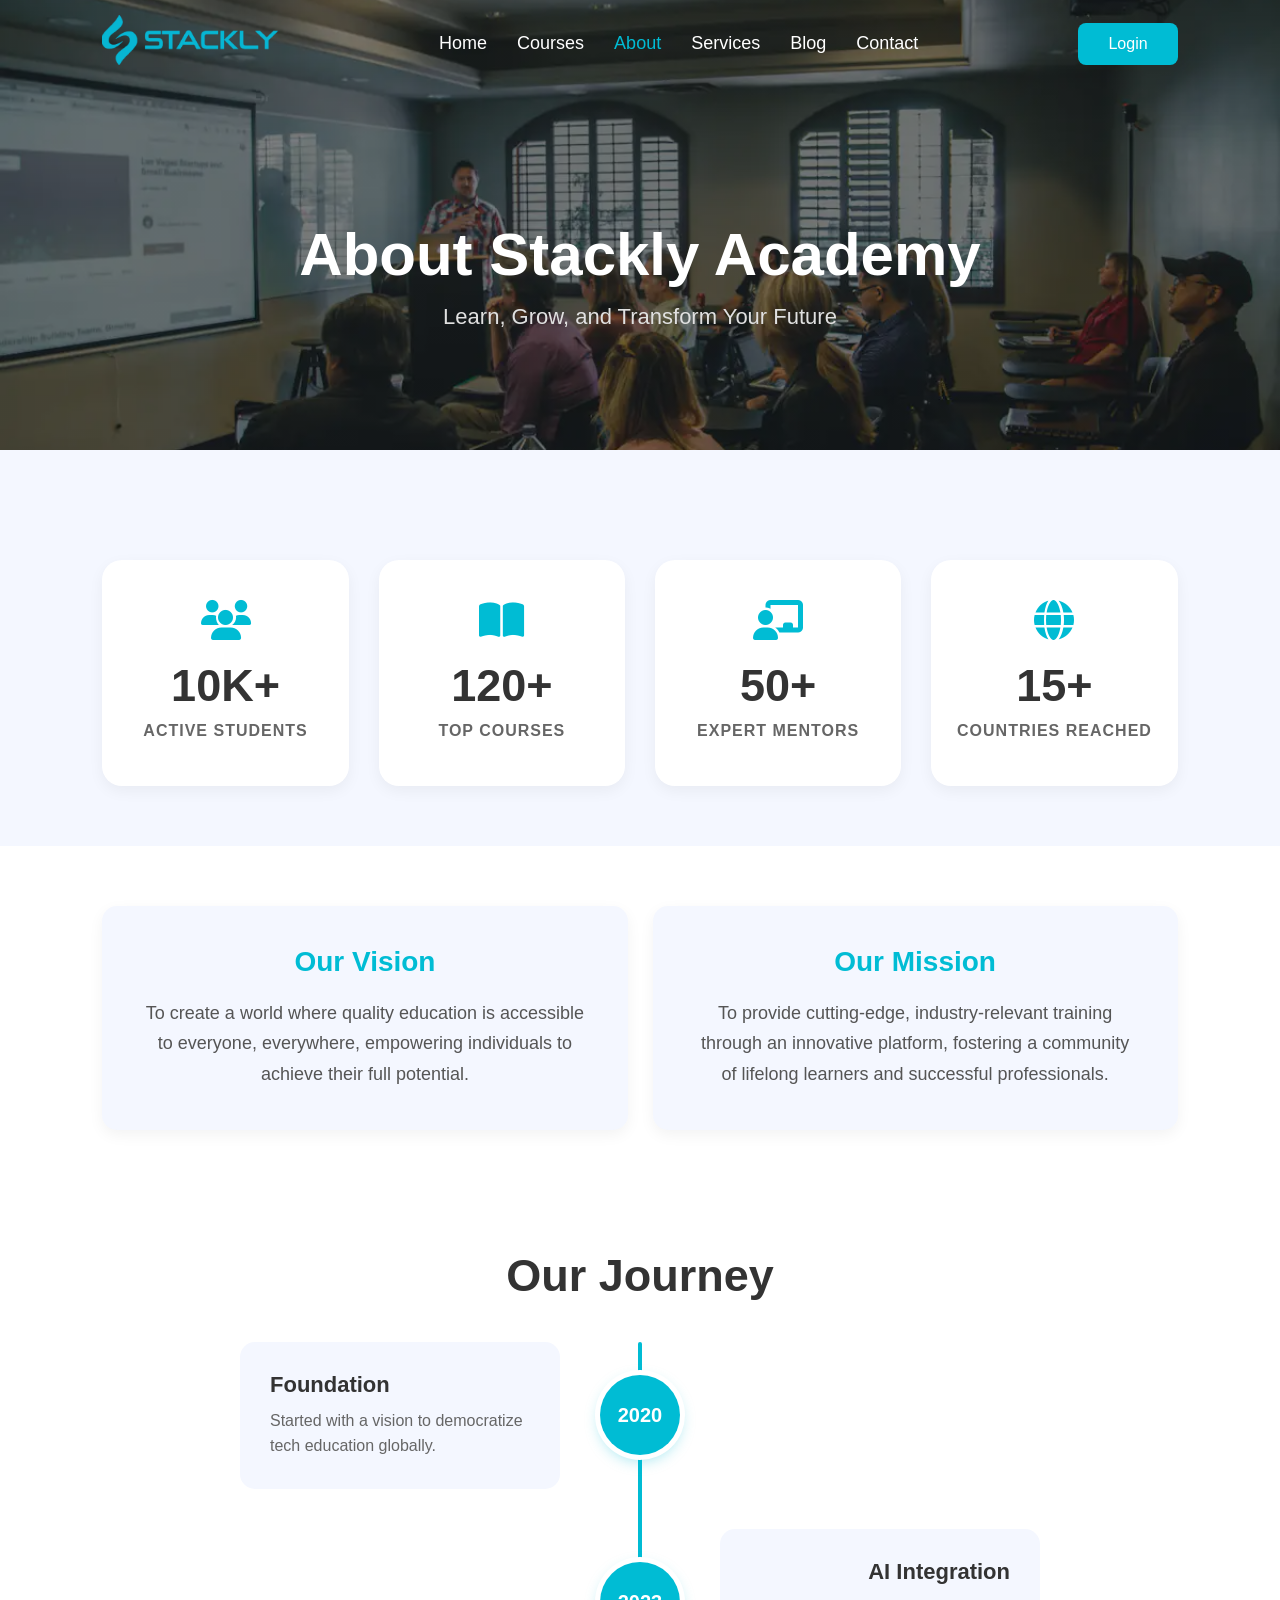
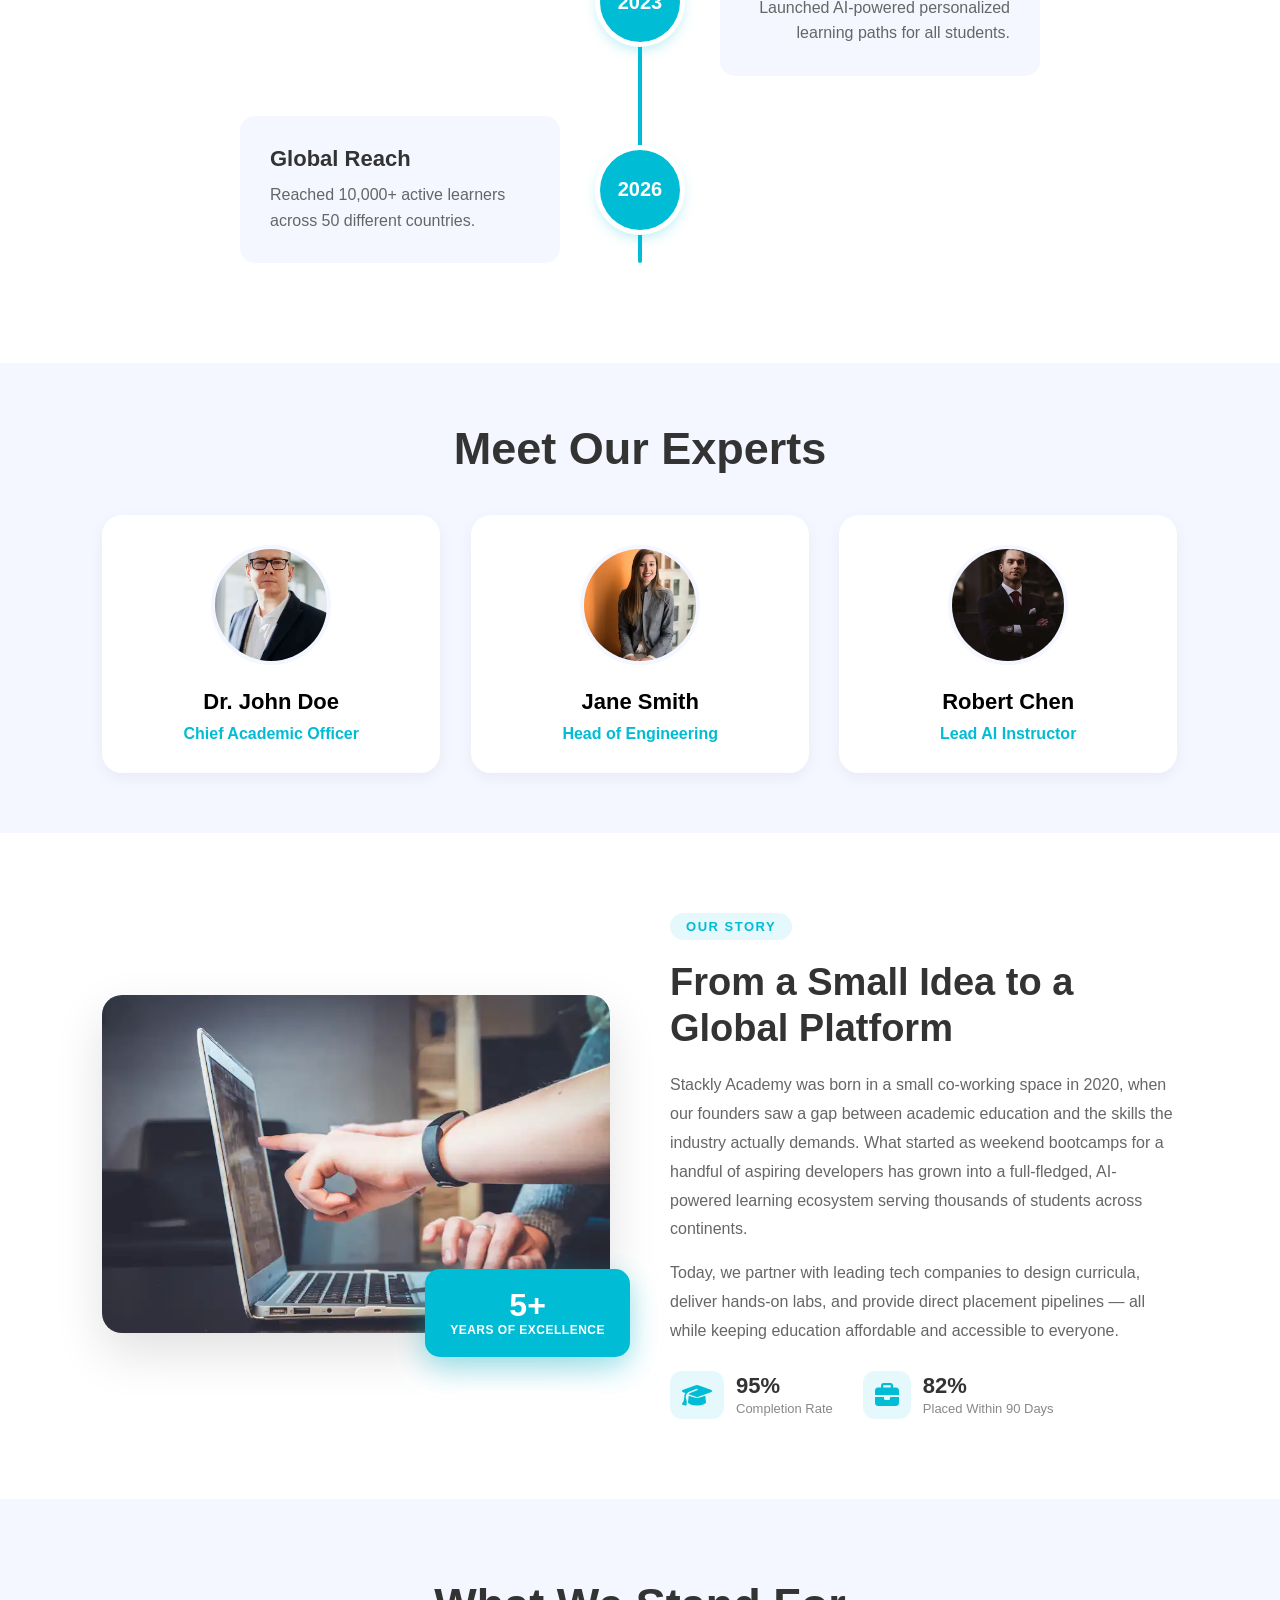
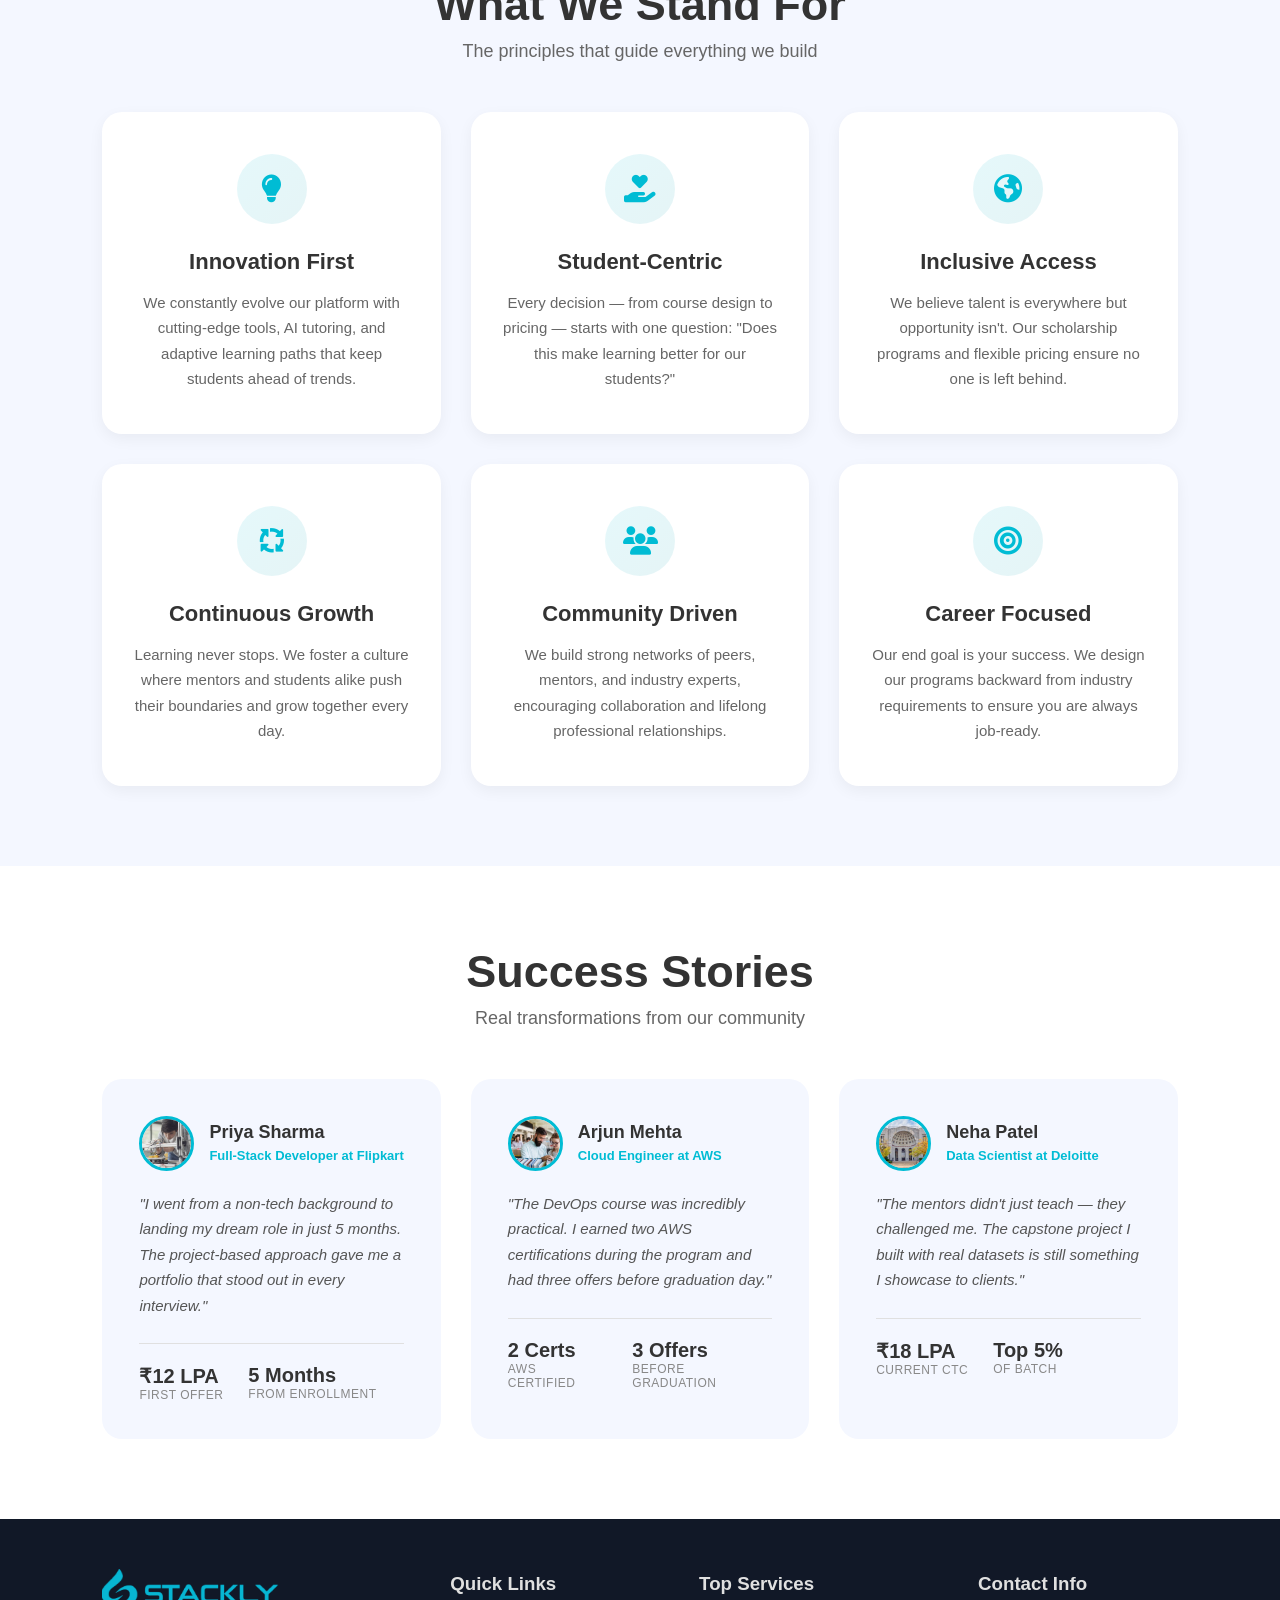
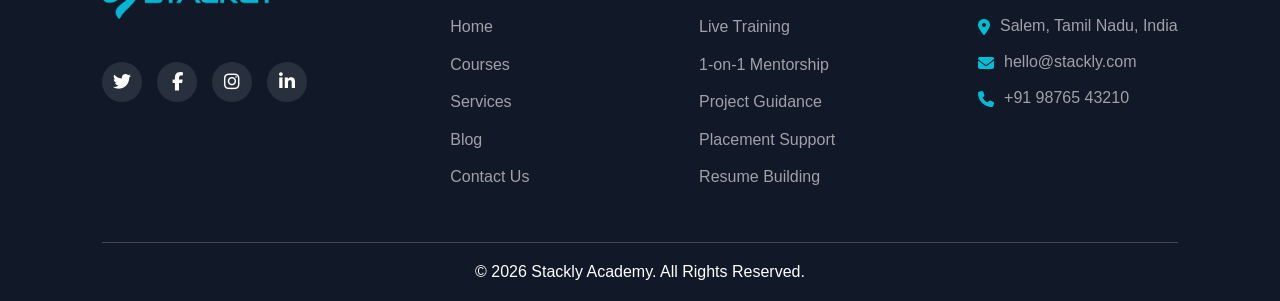
==== commit f1b38384: "Add files via upload" ====
--- a/about.html
+++ b/about.html
@@ -165,6 +165,16 @@
       <div class="value-icon"><i class="fa-solid fa-arrows-spin"></i></div>
       <h3>Continuous Growth</h3>
       <p>Learning never stops. We foster a culture where mentors and students alike push their boundaries and grow together every day.</p>
+    </div>
+    <div class="value-card" data-aos="fade-up" data-aos-delay="500">
+      <div class="value-icon"><i class="fa-solid fa-users"></i></div>
+      <h3>Community Driven</h3>
+      <p>We build strong networks of peers, mentors, and industry experts, encouraging collaboration and lifelong professional relationships.</p>
+    </div>
+    <div class="value-card" data-aos="fade-up" data-aos-delay="600">
+      <div class="value-icon"><i class="fa-solid fa-bullseye"></i></div>
+      <h3>Career Focused</h3>
+      <p>Our end goal is your success. We design our programs backward from industry requirements to ensure you are always job-ready.</p>
     </div>
   </div>
 </section>
@@ -255,6 +265,14 @@
 .then(res => res.text())
 .then(data => {
   document.getElementById("footer").innerHTML = data;
+  let currentPath = window.location.pathname.split("/").pop();
+  if (currentPath === "" || currentPath === "/") currentPath = "index.html";
+  const quickLinks = document.querySelectorAll('.footer-col:nth-child(2) li a');
+  quickLinks.forEach(link => {
+    if (link.getAttribute('href') === currentPath) {
+      link.parentElement.style.display = 'none';
+    }
+  });
 });
 </script>
 
--- a/navbar.css
+++ b/navbar.css
@@ -3,6 +3,11 @@
   padding:0;
   box-sizing:border-box;
   font-family:Arial;
+}
+
+html,
+body{
+  overflow-x:hidden;
 }
 
 .navbar{
@@ -101,7 +106,6 @@
   
   .mobile-only {
     display: block;
-    margin-top: 10px;
   }
   
   .nav-links {
@@ -110,39 +114,61 @@
     left: 0;
     width: 100%;
     height: 100vh;
-    background: #000;
+    background: #111111;
     flex-direction: column;
     align-items: center;
-    justify-content: center;
-    padding: 0;
-    gap: 25px;
+    justify-content: flex-start;
+    padding-top: 50px;
+    gap: 8px;
     clip-path: none;
     transform: translateX(100%);
-    transition: transform 0.4s ease-in-out;
+    visibility: hidden;
+    transition: transform 0.4s ease-in-out, visibility 0.4s ease-in-out;
     z-index: 1000;
   }
 
+  .mobile-logo {
+    margin-bottom: 25px;
+  }
+  .mobile-logo img {
+    height: 40px;
+  }
+
   .nav-links a {
-    font-size: 18px;
-    padding: 10px 20px;
-    min-height: 44px;
+    justify-content: center;
+    text-transform: uppercase;
+    font-size: 14px;
+    font-weight: 600;
+    color: #888888;
+    padding: 10px 16px;
+    white-space: nowrap;
     display: flex;
     align-items: center;
   }
 
+  .nav-links a.mobile-login-btn {
+    background: #00BCD4 !important;
+    color: #ffffff !important;
+    border-radius: 8px;
+    margin-top: 15px;
+    padding: 12px 30px !important;
+  }
+
   .close-icon {
     position: absolute;
-    top: 25px;
-    right: 8%;
-    font-size: 35px;
-    color: white;
+    top: 20px;
+    right: 20px;
+    width: 40px;
+    height: 40px;
+    border-radius: 50%;
+    background: rgba(255,255,255,0.1);
+    color: #ffffff;
     cursor: pointer;
     transition: transform 0.3s ease;
-    min-width: 44px;
-    min-height: 44px;
-    display: flex;
+    display: flex !important;
     align-items: center;
     justify-content: center;
+    font-size: 20px;
   }
   
   .close-icon:hover {
@@ -151,6 +177,7 @@
 
   .nav-links.active-menu {
     transform: translateX(0);
+    visibility: visible;
     clip-path: none;
   }
 
--- a/about.css
+++ b/about.css
@@ -123,7 +123,7 @@
 
 .vm-box h3 {
   font-size: 28px;
-  color: #3b45ff;
+  color: #00BCD4;
   margin-bottom: 20px;
 }
 
@@ -230,16 +230,19 @@
 .timeline-year {
   width: 80px;
   height: 80px;
-  background: #3b45ff;
+  background: #00BCD4;
   color: white;
   border-radius: 50%;
+  position: absolute;
+  left: 50%;
+  transform: translateX(-50%);
   display: flex;
   justify-content: center;
   align-items: center;
   font-size: 20px;
   font-weight: bold;
   z-index: 2;
-  box-shadow: 0 0 0 5px white, 0 5px 15px rgba(59, 69, 255, 0.4);
+  box-shadow: 0 0 0 5px white, 0 5px 15px rgba(0, 188, 212, 0.4);
 }
 
 .timeline-content {
@@ -289,6 +292,7 @@
     height: 60px;
     font-size: 16px;
     z-index: 2;
+    left: 40px;
   }
   .timeline-content {
     width: calc(100% - 70px);
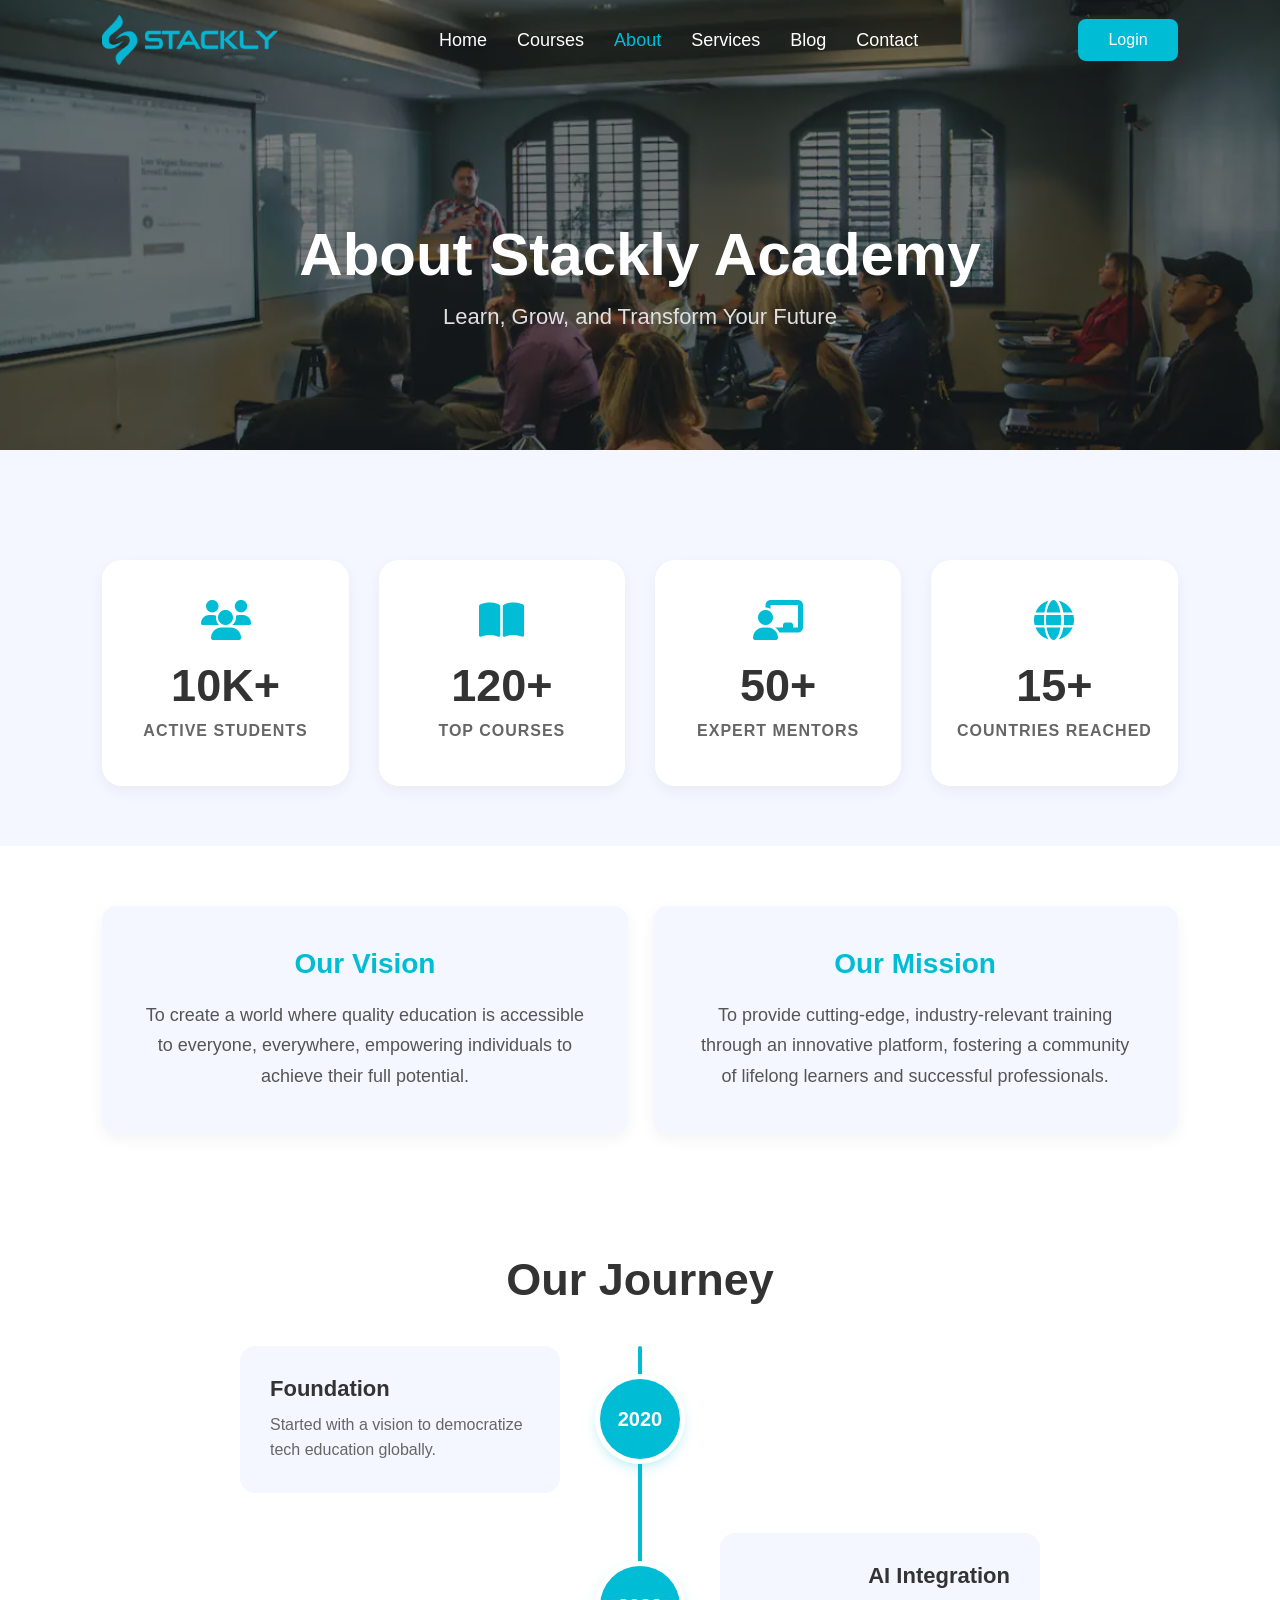
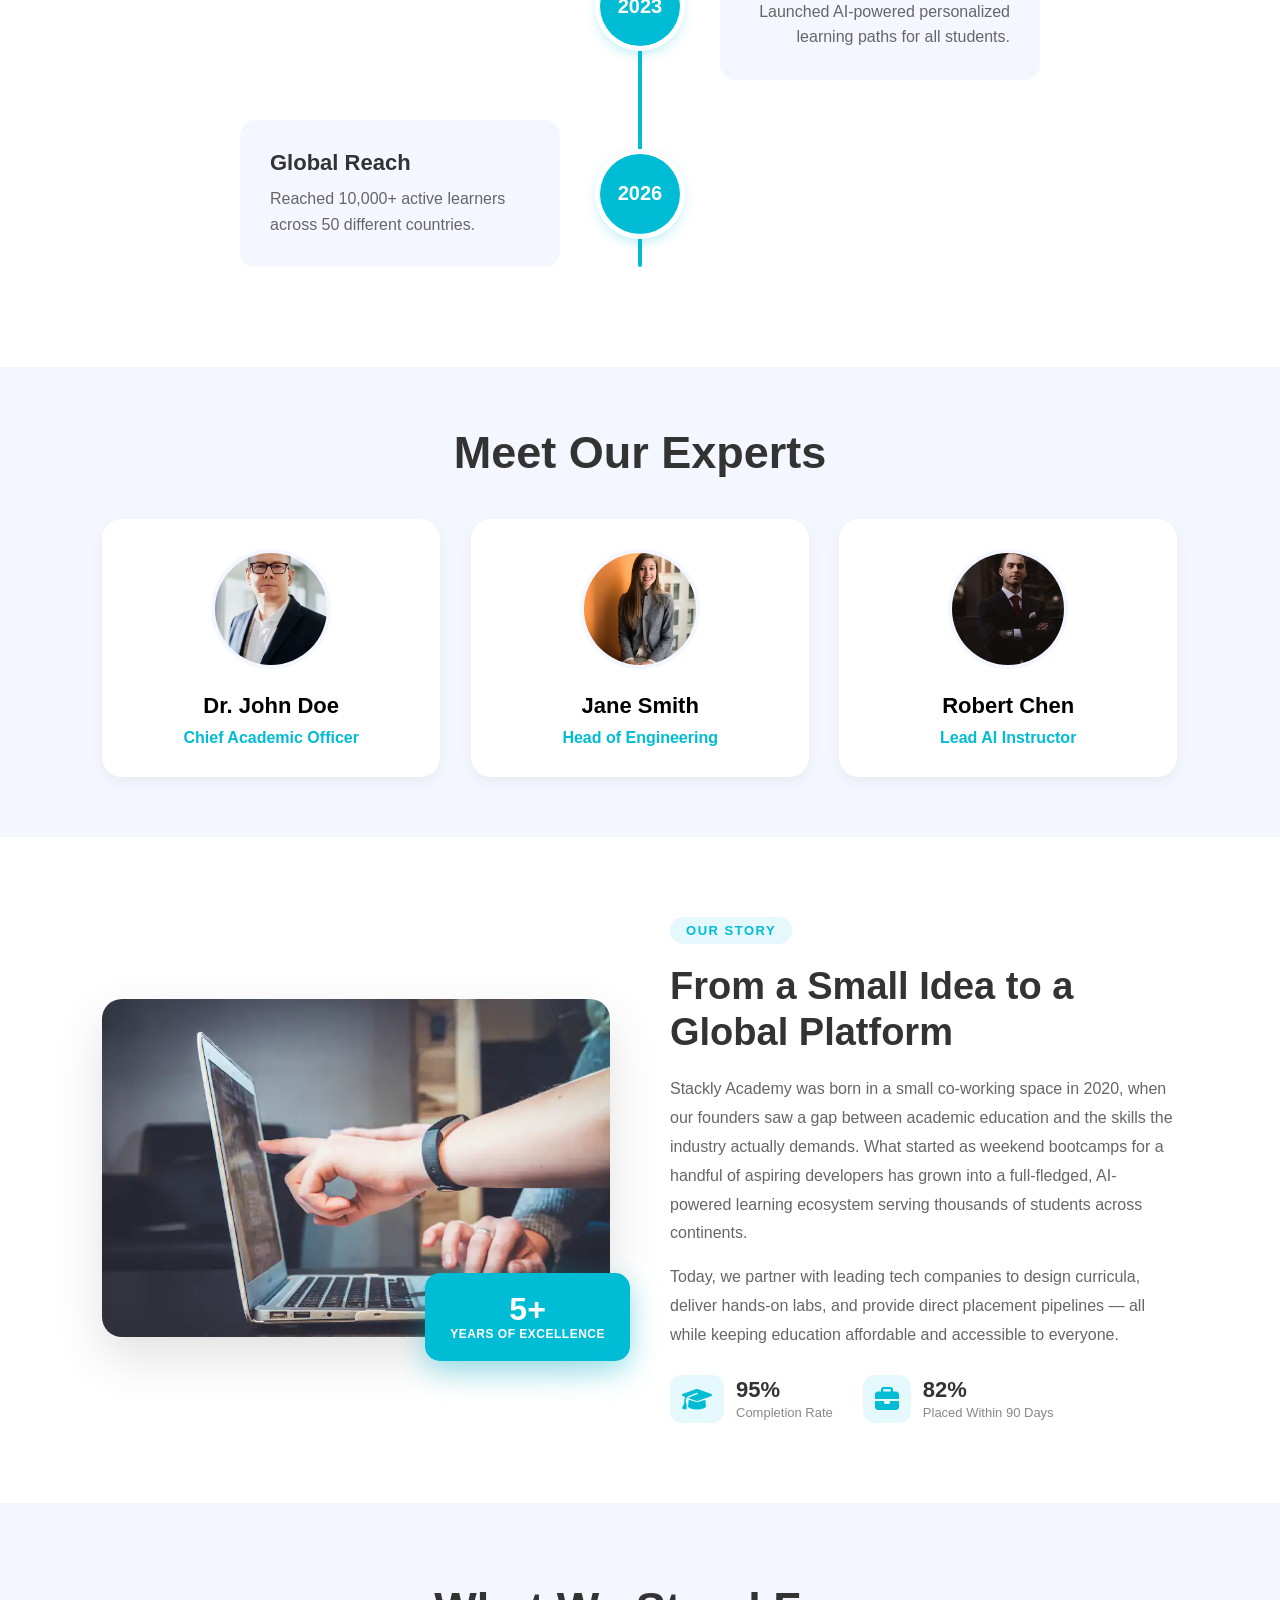
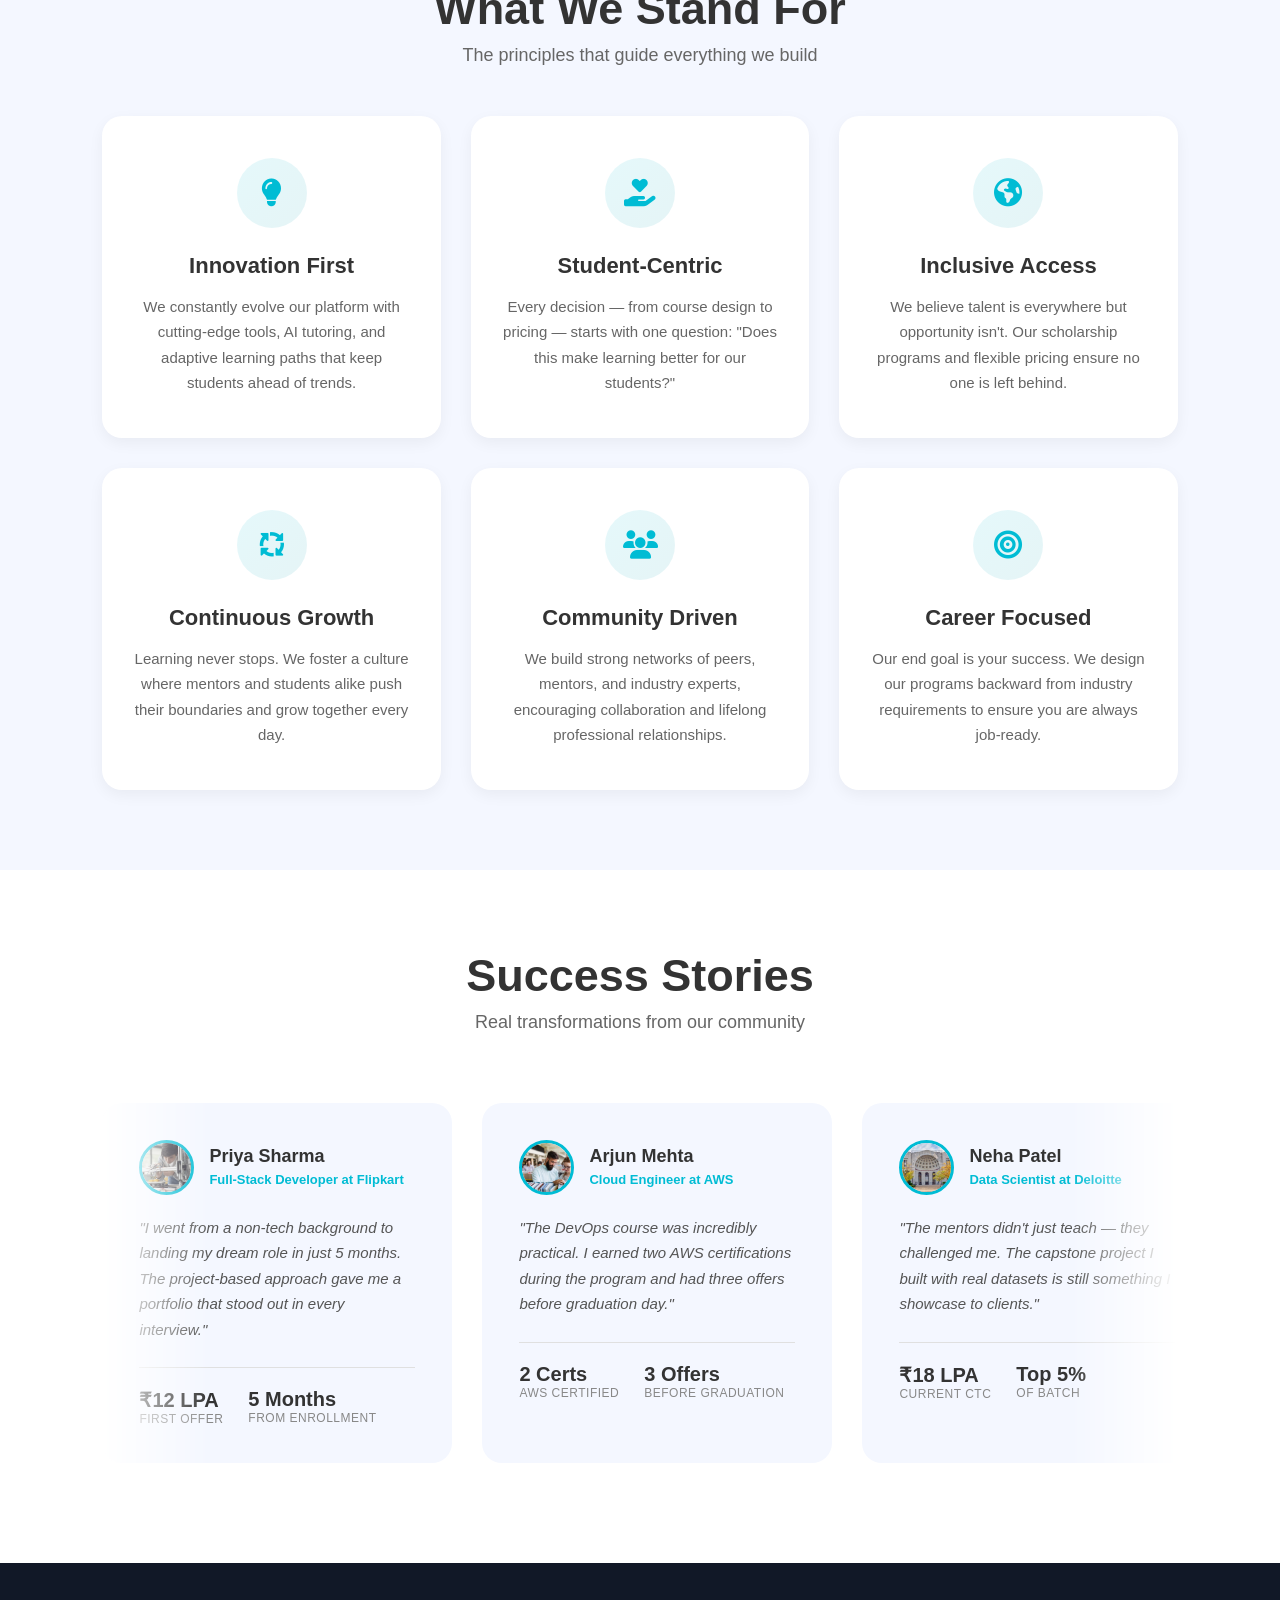
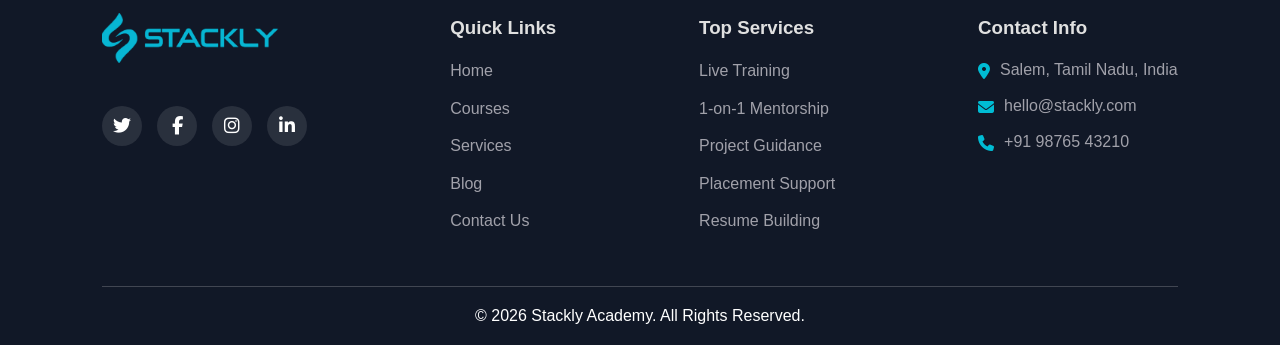
==== commit 14e16cdc: "Add files via upload" ====
--- a/about.html
+++ b/about.html
@@ -183,54 +183,108 @@
 <section class="success-stories">
   <h2 data-aos="fade-up">Success Stories</h2>
   <p class="stories-sub" data-aos="fade-up" data-aos-delay="100">Real transformations from our community</p>
-  <div class="stories-grid">
-
-    <div class="story-card" data-aos="zoom-in-up" data-aos-delay="100">
-      <div class="story-card-header">
-        <img src="assets/edu_img_3.webp" alt="Priya Sharma">
-        <div>
-          <h4>Priya Sharma</h4>
-          <span>Full-Stack Developer at Flipkart</span>
-        </div>
-      </div>
-      <p>"I went from a non-tech background to landing my dream role in just 5 months. The project-based approach gave me a portfolio that stood out in every interview."</p>
-      <div class="story-card-stats">
-        <div><strong>₹12 LPA</strong><span>First Offer</span></div>
-        <div><strong>5 Months</strong><span>From Enrollment</span></div>
-      </div>
-    </div>
-
-    <div class="story-card" data-aos="zoom-in-up" data-aos-delay="200">
-      <div class="story-card-header">
-        <img src="assets/edu_img_4.webp" alt="Arjun Mehta">
-        <div>
-          <h4>Arjun Mehta</h4>
-          <span>Cloud Engineer at AWS</span>
-        </div>
-      </div>
-      <p>"The DevOps course was incredibly practical. I earned two AWS certifications during the program and had three offers before graduation day."</p>
-      <div class="story-card-stats">
-        <div><strong>2 Certs</strong><span>AWS Certified</span></div>
-        <div><strong>3 Offers</strong><span>Before Graduation</span></div>
-      </div>
-    </div>
-
-    <div class="story-card" data-aos="zoom-in-up" data-aos-delay="300">
-      <div class="story-card-header">
-        <img src="assets/edu_img_1.webp" alt="Neha Patel">
-        <div>
-          <h4>Neha Patel</h4>
-          <span>Data Scientist at Deloitte</span>
-        </div>
-      </div>
-      <p>"The mentors didn't just teach — they challenged me. The capstone project I built with real datasets is still something I showcase to clients."</p>
-      <div class="story-card-stats">
-        <div><strong>₹18 LPA</strong><span>Current CTC</span></div>
-        <div><strong>Top 5%</strong><span>Of Batch</span></div>
-      </div>
-    </div>
-
-  </div>
+  <div class="stories-track-container" data-aos="fade-up" data-aos-delay="200">
+    <div class="stories-track">
+
+      <!-- Card 1 -->
+      <div class="story-card">
+        <div class="story-card-header">
+          <img src="assets/edu_img_3.webp" alt="Priya Sharma">
+          <div>
+            <h4>Priya Sharma</h4>
+            <span>Full-Stack Developer at Flipkart</span>
+          </div>
+        </div>
+        <p>"I went from a non-tech background to landing my dream role in just 5 months. The project-based approach gave me a portfolio that stood out in every interview."</p>
+        <div class="story-card-stats">
+          <div><strong>₹12 LPA</strong><span>First Offer</span></div>
+          <div><strong>5 Months</strong><span>From Enrollment</span></div>
+        </div>
+      </div>
+
+      <!-- Card 2 -->
+      <div class="story-card">
+        <div class="story-card-header">
+          <img src="assets/edu_img_4.webp" alt="Arjun Mehta">
+          <div>
+            <h4>Arjun Mehta</h4>
+            <span>Cloud Engineer at AWS</span>
+          </div>
+        </div>
+        <p>"The DevOps course was incredibly practical. I earned two AWS certifications during the program and had three offers before graduation day."</p>
+        <div class="story-card-stats">
+          <div><strong>2 Certs</strong><span>AWS Certified</span></div>
+          <div><strong>3 Offers</strong><span>Before Graduation</span></div>
+        </div>
+      </div>
+
+      <!-- Card 3 -->
+      <div class="story-card">
+        <div class="story-card-header">
+          <img src="assets/edu_img_1.webp" alt="Neha Patel">
+          <div>
+            <h4>Neha Patel</h4>
+            <span>Data Scientist at Deloitte</span>
+          </div>
+        </div>
+        <p>"The mentors didn't just teach — they challenged me. The capstone project I built with real datasets is still something I showcase to clients."</p>
+        <div class="story-card-stats">
+          <div><strong>₹18 LPA</strong><span>Current CTC</span></div>
+          <div><strong>Top 5%</strong><span>Of Batch</span></div>
+        </div>
+      </div>
+
+      <!-- DUPLICATE FOR INFINITE SCROLL -->
+      
+      <!-- Card 1 -->
+      <div class="story-card">
+        <div class="story-card-header">
+          <img src="assets/edu_img_3.webp" alt="Priya Sharma">
+          <div>
+            <h4>Priya Sharma</h4>
+            <span>Full-Stack Developer at Flipkart</span>
+          </div>
+        </div>
+        <p>"I went from a non-tech background to landing my dream role in just 5 months. The project-based approach gave me a portfolio that stood out in every interview."</p>
+        <div class="story-card-stats">
+          <div><strong>₹12 LPA</strong><span>First Offer</span></div>
+          <div><strong>5 Months</strong><span>From Enrollment</span></div>
+        </div>
+      </div>
+
+      <!-- Card 2 -->
+      <div class="story-card">
+        <div class="story-card-header">
+          <img src="assets/edu_img_4.webp" alt="Arjun Mehta">
+          <div>
+            <h4>Arjun Mehta</h4>
+            <span>Cloud Engineer at AWS</span>
+          </div>
+        </div>
+        <p>"The DevOps course was incredibly practical. I earned two AWS certifications during the program and had three offers before graduation day."</p>
+        <div class="story-card-stats">
+          <div><strong>2 Certs</strong><span>AWS Certified</span></div>
+          <div><strong>3 Offers</strong><span>Before Graduation</span></div>
+        </div>
+      </div>
+
+      <!-- Card 3 -->
+      <div class="story-card">
+        <div class="story-card-header">
+          <img src="assets/edu_img_1.webp" alt="Neha Patel">
+          <div>
+            <h4>Neha Patel</h4>
+            <span>Data Scientist at Deloitte</span>
+          </div>
+        </div>
+        <p>"The mentors didn't just teach — they challenged me. The capstone project I built with real datasets is still something I showcase to clients."</p>
+        <div class="story-card-stats">
+          <div><strong>₹18 LPA</strong><span>Current CTC</span></div>
+          <div><strong>Top 5%</strong><span>Of Batch</span></div>
+        </div>
+      </div>
+
+    </div>
 </section>
 
 <div id="footer"></div>
--- a/navbar.css
+++ b/navbar.css
@@ -27,6 +27,9 @@
   font-size:30px;
   font-weight:bold;
   color:#00BCD4;
+  text-decoration:none;
+  display:flex;
+  align-items:center;
 }
 
 .logo-img{
--- a/about.css
+++ b/about.css
@@ -80,10 +80,16 @@
   box-shadow: 0 15px 30px rgba(0,0,0,0.1);
 }
 
+.stat-box:hover .stat-icon {
+  transform: scale(1.2);
+  color: #0097A7;
+}
+
 .stat-icon {
   font-size: 40px;
   color: #00BCD4;
   margin-bottom: 20px;
+  transition: all 0.3s ease;
 }
 
 .stat-box h2 {
@@ -119,6 +125,14 @@
   border-radius: 15px;
   text-align: center;
   box-shadow: 0 5px 15px rgba(0,0,0,0.05);
+  transition: all 0.3s ease;
+  border: 2px solid transparent;
+}
+
+.vm-box:hover {
+  transform: scale(1.05);
+  box-shadow: 0 20px 40px rgba(0,0,0,0.15);
+  border-color: #00BCD4;
 }
 
 .vm-box h3 {
@@ -384,6 +398,16 @@
   border-radius: 20px;
   object-fit: cover;
   box-shadow: 0 20px 50px rgba(0,0,0,0.12);
+  transition: transform 0.5s ease;
+}
+
+.story-image:hover img {
+  transform: scale(1.03);
+}
+
+@keyframes floatBadge {
+  0%, 100% { transform: translateY(0); }
+  50% { transform: translateY(-10px); }
 }
 
 .story-badge {
@@ -399,6 +423,7 @@
   display: flex;
   flex-direction: column;
   gap: 2px;
+  animation: floatBadge 3s ease-in-out infinite;
 }
 
 .story-badge-num {
@@ -450,6 +475,12 @@
   display: flex;
   align-items: center;
   gap: 12px;
+  transition: transform 0.3s ease;
+  cursor: default;
+}
+
+.story-hl:hover {
+  transform: translateY(-5px);
 }
 
 .story-hl i {
@@ -572,15 +603,34 @@
   margin-bottom: 50px;
 }
 
-.stories-grid {
-  display: grid;
-  grid-template-columns: repeat(auto-fit, minmax(300px, 1fr));
-  gap: 30px;
+.stories-track-container {
+  overflow: hidden;
+  position: relative;
   max-width: 1200px;
   margin: 0 auto;
+  padding: 20px 0;
+  mask-image: linear-gradient(to right, transparent 0%, black 10%, black 90%, transparent 100%);
+  -webkit-mask-image: linear-gradient(to right, transparent 0%, black 10%, black 90%, transparent 100%);
+}
+
+.stories-track {
+  display: flex;
+  gap: 30px;
+  width: max-content;
+  animation: scrollStories 20s linear infinite;
+}
+
+.stories-track:hover {
+  animation-play-state: paused;
+}
+
+@keyframes scrollStories {
+  0% { transform: translateX(0); }
+  100% { transform: translateX(calc(-50% - 15px)); }
 }
 
 .story-card {
+  width: 350px;
   background: #f4f7ff;
   padding: 35px;
   border-radius: 20px;
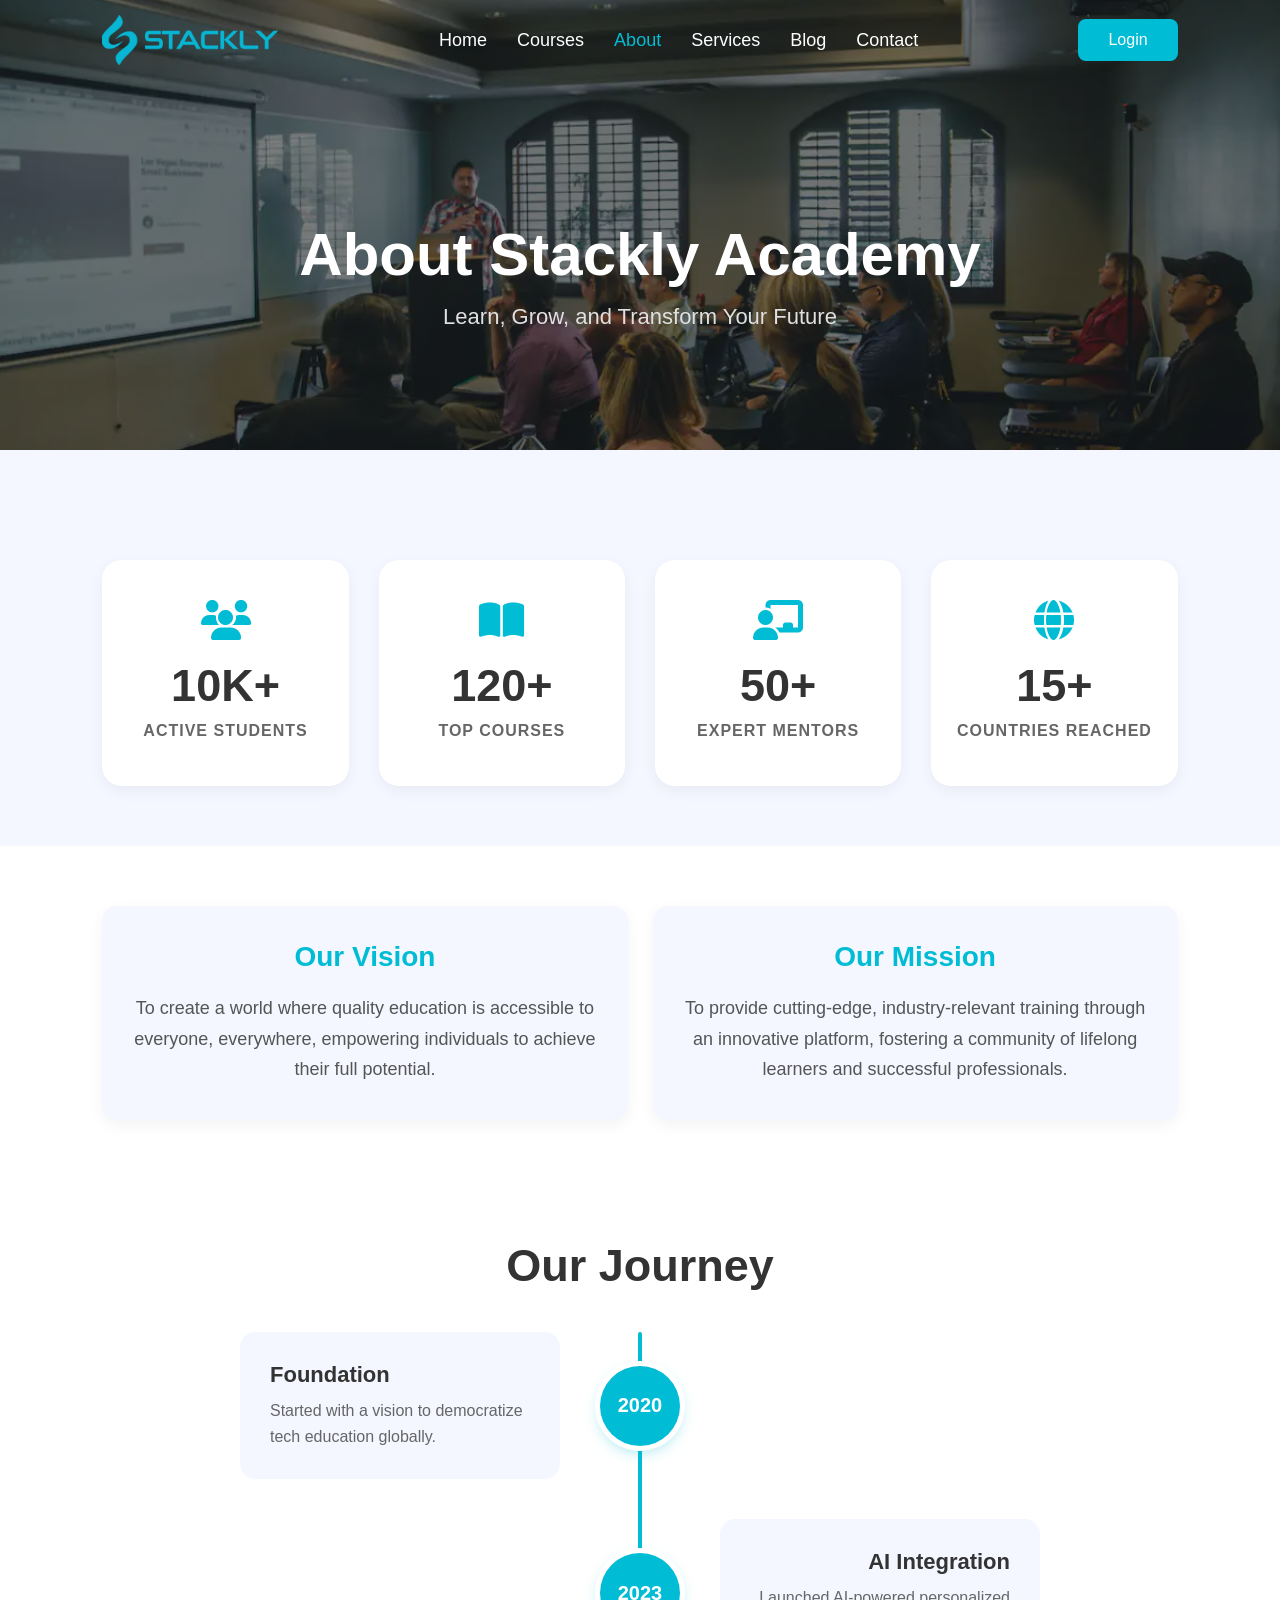
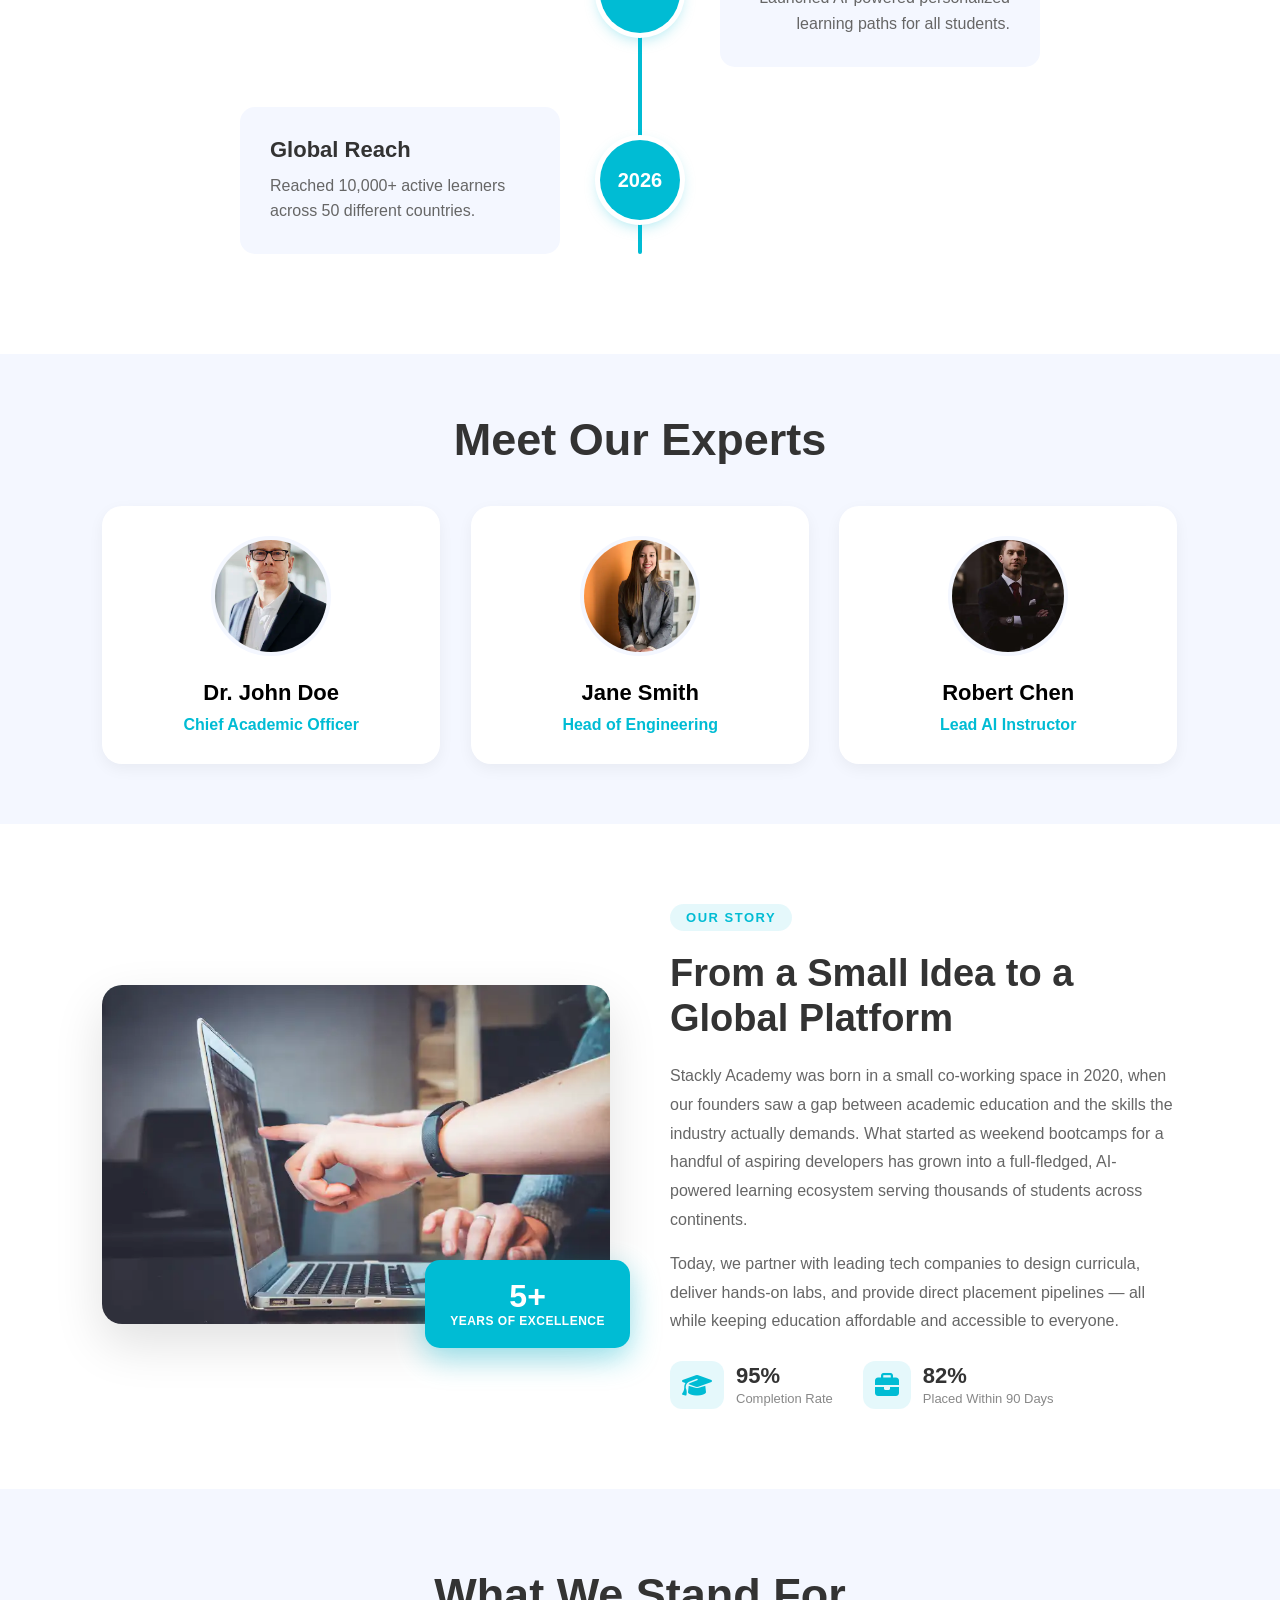
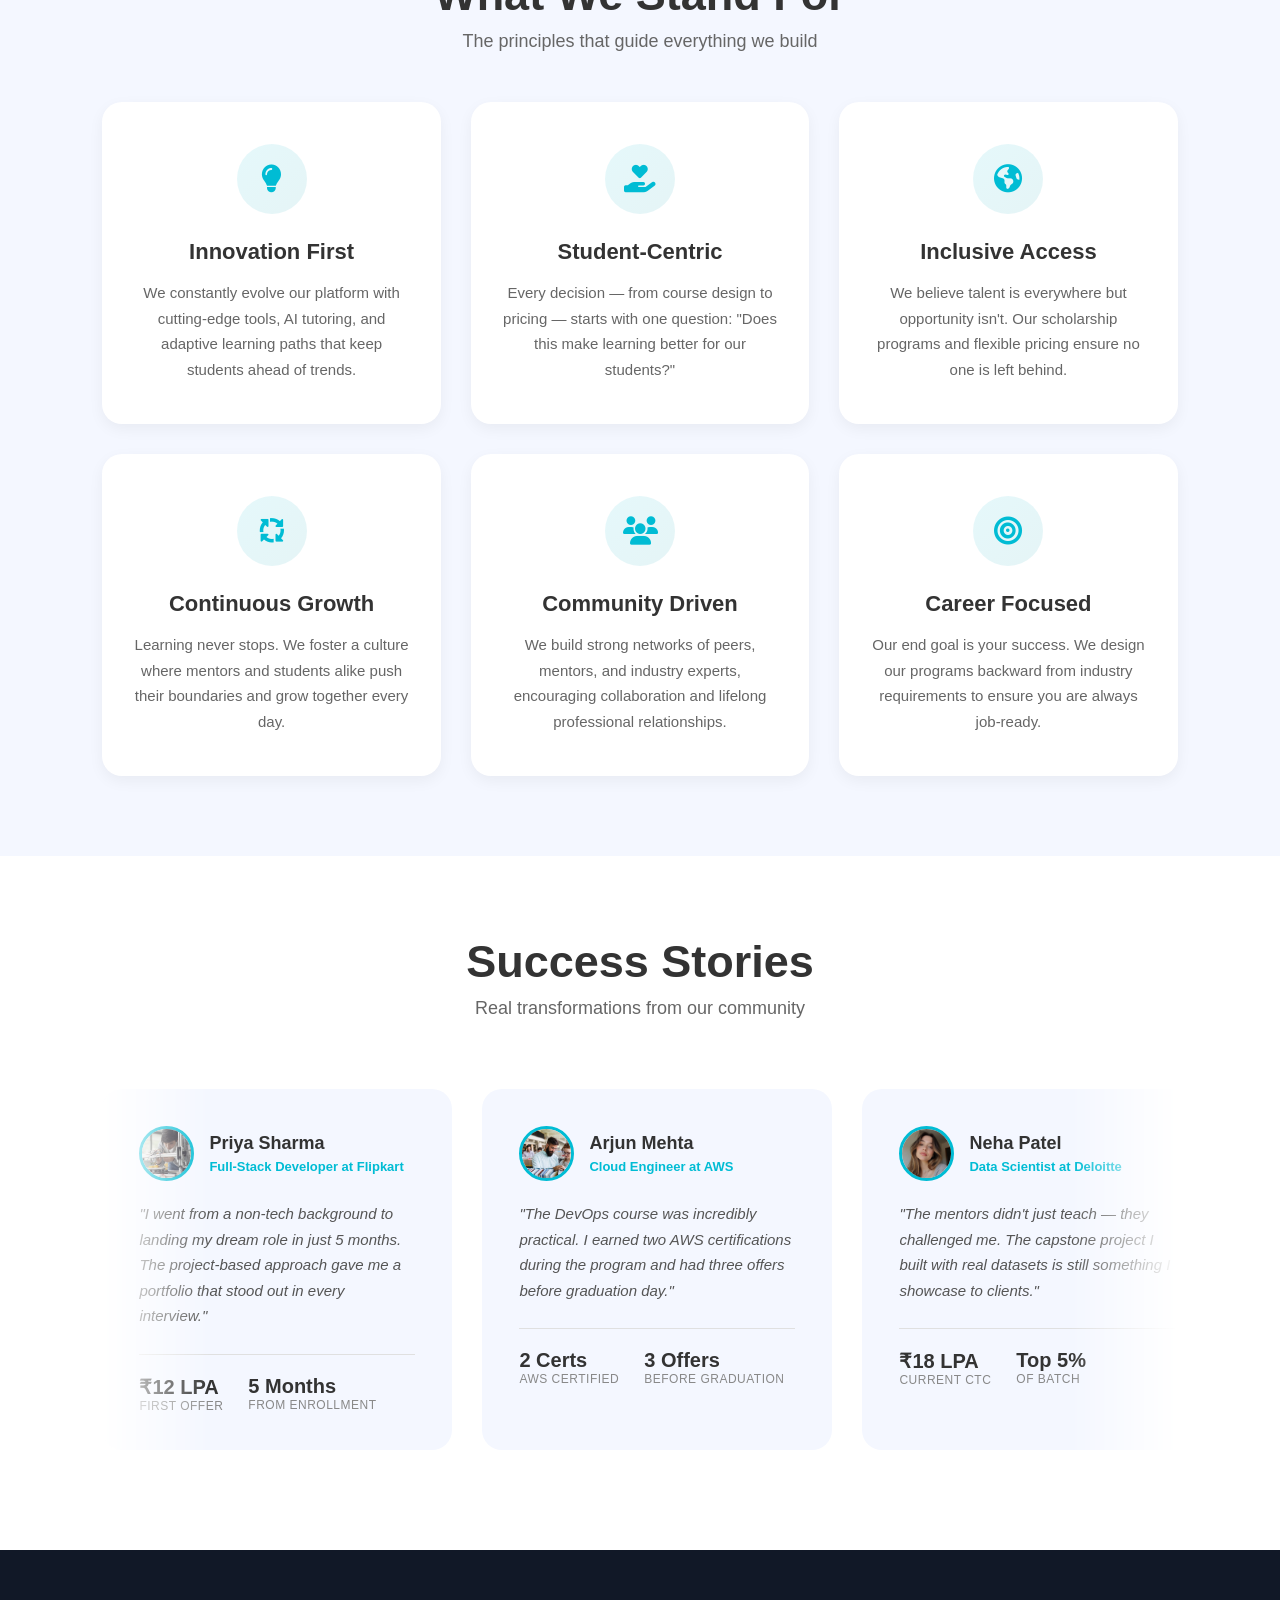
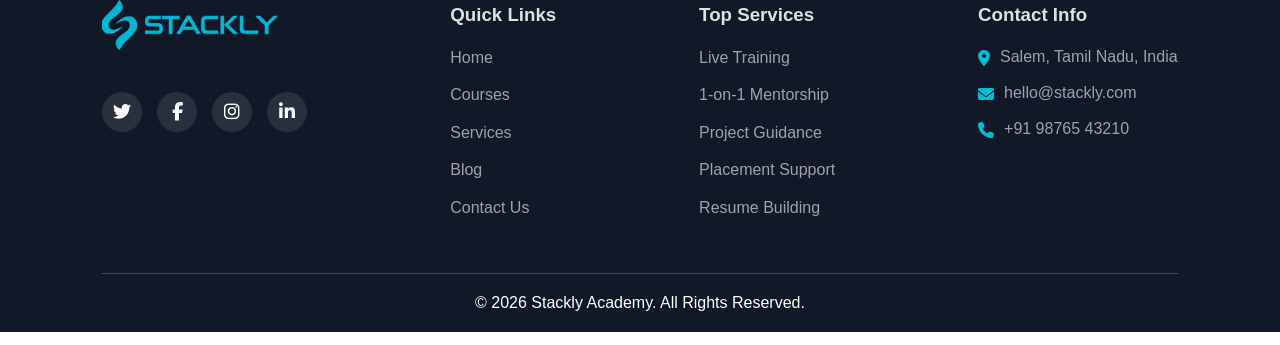
==== commit 86c7e733: "Add files via upload" ====
--- a/about.html
+++ b/about.html
@@ -5,11 +5,11 @@
   <meta name="viewport" content="width=device-width, initial-scale=1.0">
   <title>About</title>
 
+  <link href="https://unpkg.com/aos@2.3.1/dist/aos.css" rel="stylesheet">
+  <link rel="stylesheet" href="https://cdnjs.cloudflare.com/ajax/libs/font-awesome/6.5.1/css/all.min.css"/>
   <link rel="stylesheet" href="navbar.css">
   <link rel="stylesheet" href="footer.css">
   <link rel="stylesheet" href="about.css">
-  <link href="https://unpkg.com/aos@2.3.1/dist/aos.css" rel="stylesheet">
-  <link rel="stylesheet" href="https://cdnjs.cloudflare.com/ajax/libs/font-awesome/6.5.1/css/all.min.css"/>
 </head>
 <body>
 
@@ -221,7 +221,7 @@
       <!-- Card 3 -->
       <div class="story-card">
         <div class="story-card-header">
-          <img src="assets/edu_img_1.webp" alt="Neha Patel">
+          <img src="assets/a2.webp" alt="Neha Patel">
           <div>
             <h4>Neha Patel</h4>
             <span>Data Scientist at Deloitte</span>
--- a/about.css
+++ b/about.css
@@ -115,6 +115,7 @@
   padding: 60px 8%;
   background: white;
   justify-content: center;
+  perspective: 1000px;
 }
 
 .vm-box {
@@ -125,13 +126,14 @@
   border-radius: 15px;
   text-align: center;
   box-shadow: 0 5px 15px rgba(0,0,0,0.05);
-  transition: all 0.3s ease;
+  transition: all 0.4s cubic-bezier(0.175, 0.885, 0.32, 1.275) !important;
   border: 2px solid transparent;
+  transform-style: preserve-3d;
 }
 
 .vm-box:hover {
-  transform: scale(1.05);
-  box-shadow: 0 20px 40px rgba(0,0,0,0.15);
+  transform: translateY(-15px) rotateX(10deg) rotateY(-10deg) scale(1.03) !important;
+  box-shadow: 20px 30px 40px rgba(0,188,212,0.15);
   border-color: #00BCD4;
 }
 
